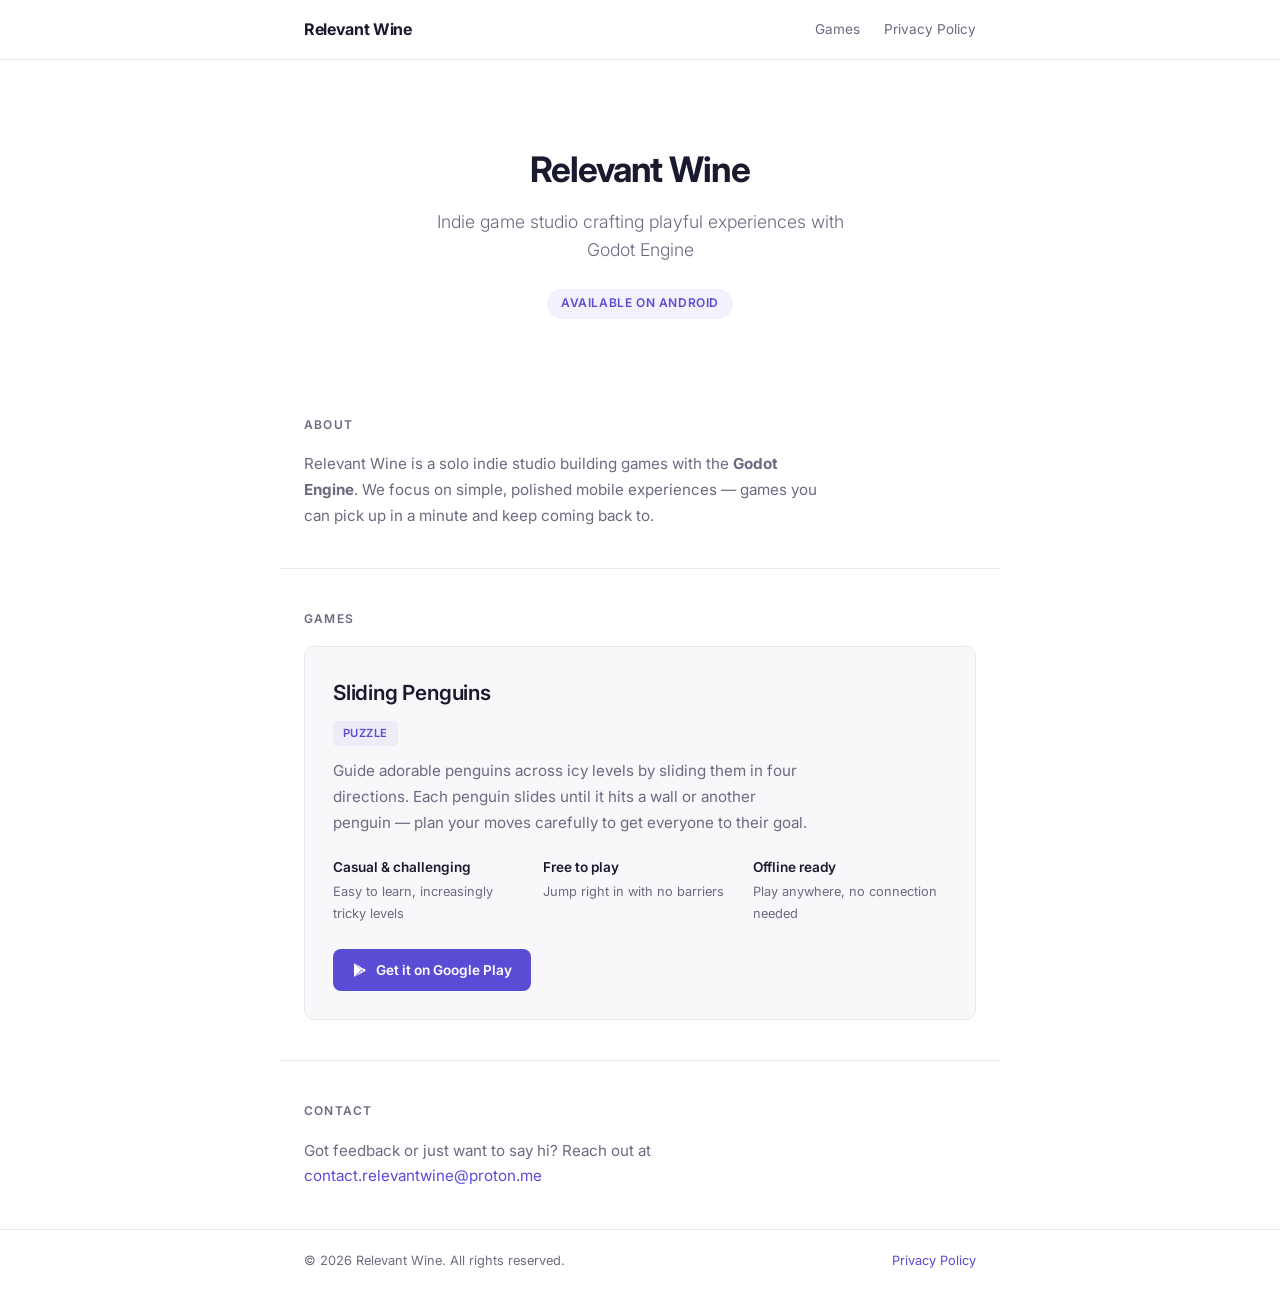
==== index.html @ 414e243a "First commit" ====
<!DOCTYPE html>
<html lang="en">
<head>
    <meta charset="UTF-8">
    <meta name="viewport" content="width=device-width, initial-scale=1.0">
    <title>Relevant Wine — Godot Game Developer</title>
    <link rel="preconnect" href="https://fonts.googleapis.com">
    <link rel="preconnect" href="https://fonts.gstatic.com" crossorigin>
    <link href="https://fonts.googleapis.com/css2?family=Inter:wght@300;400;600;700&display=swap" rel="stylesheet">
    <link rel="stylesheet" href="style.css">
</head>
<body>
    <nav>
        <div class="nav-inner">
            <a href="/" class="logo">Relevant Wine</a>
            <div class="nav-links">
                <a href="#games">Games</a>
                <a href="privacy-policy.html">Privacy Policy</a>
            </div>
        </div>
    </nav>

    <header class="hero">
        <h1 class="hero-title">Relevant Wine</h1>
        <p class="tagline">Indie game studio crafting playful experiences with Godot Engine</p>
        <div class="hero-badge">Available on Android</div>
    </header>

    <main>
        <section id="about" class="section">
            <h2>About</h2>
            <p class="section-text">Relevant Wine is a solo indie studio building games with the <strong>Godot Engine</strong>. We focus on simple, polished mobile experiences — games you can pick up in a minute and keep coming back to.</p>
        </section>

        <hr class="divider">

        <section id="games" class="section">
            <h2>Games</h2>
            <div class="game-card">
                <div class="game-info">
                    <h3>Sliding Penguins</h3>
                    <span class="game-tag">Puzzle</span>
                    <p>Guide adorable penguins across icy levels by sliding them in four directions. Each penguin slides until it hits a wall or another penguin — plan your moves carefully to get everyone to their goal.</p>
                    <div class="game-features">
                        <div class="feature">
                            <strong>Casual &amp; challenging</strong>
                            <span>Easy to learn, increasingly tricky levels</span>
                        </div>
                        <div class="feature">
                            <strong>Free to play</strong>
                            <span>Jump right in with no barriers</span>
                        </div>
                        <div class="feature">
                            <strong>Offline ready</strong>
                            <span>Play anywhere, no connection needed</span>
                        </div>
                    </div>
                    <a href="https://play.google.com/store/apps/details?id=org.relevantwine.slidingpenguins" class="btn" target="_blank" rel="noopener">
                        <svg class="play-icon" viewBox="0 0 24 24" fill="currentColor" width="20" height="20"><path d="M3.609 1.814L13.792 12 3.61 22.186a.996.996 0 0 1-.61-.92V2.734a1 1 0 0 1 .609-.92zm10.89 10.893l2.302 2.302-10.937 6.333 8.635-8.635zm3.199-3.199l2.302 2.302a1 1 0 0 1 0 1.38l-2.302 2.302L15.396 12l2.302-2.492zM5.864 2.658L16.8 9.99l-2.302 2.302L5.864 2.658z"/></svg>
                        Get it on Google Play
                    </a>
                </div>
            </div>
        </section>

        <hr class="divider">

        <section id="contact" class="section">
            <h2>Contact</h2>
            <p class="section-text">Got feedback or just want to say hi? Reach out at <a href="mailto:contact.relevantwine@proton.me">contact.relevantwine@proton.me</a></p>
        </section>
    </main>

    <footer>
        <div class="footer-inner">
            <p>&copy; 2026 Relevant Wine. All rights reserved.</p>
            <a href="privacy-policy.html">Privacy Policy</a>
        </div>
    </footer>
</body>
</html>
---- style.css ----
/* === Reset & Base === */
*, *::before, *::after {
    margin: 0;
    padding: 0;
    box-sizing: border-box;
}

:root {
    --bg: #ffffff;
    --surface: #f8f8fa;
    --border: #e8e8ec;
    --text: #1a1a2e;
    --text-muted: #6b6b80;
    --accent: #5a4cd4;
    --accent-soft: #5a4cd412;
    --radius: 10px;
}

html {
    scroll-behavior: smooth;
}

body {
    font-family: 'Inter', system-ui, -apple-system, sans-serif;
    background: var(--bg);
    color: var(--text);
    line-height: 1.7;
    min-height: 100vh;
    display: flex;
    flex-direction: column;
}

a {
    color: var(--accent);
    text-decoration: none;
    transition: opacity 0.2s;
}

a:hover {
    opacity: 0.7;
}

/* === Nav === */
nav {
    position: sticky;
    top: 0;
    z-index: 100;
    background: rgba(255, 255, 255, 0.9);
    border-bottom: 1px solid var(--border);
    backdrop-filter: blur(12px);
    -webkit-backdrop-filter: blur(12px);
}

.nav-inner {
    max-width: 720px;
    margin: 0 auto;
    padding: 1rem 1.5rem;
    display: flex;
    justify-content: space-between;
    align-items: center;
}

.logo {
    font-weight: 700;
    font-size: 1rem;
    color: var(--text);
    letter-spacing: -0.02em;
}

.nav-links {
    display: flex;
    gap: 1.5rem;
}

.nav-links a {
    color: var(--text-muted);
    font-size: 0.85rem;
    font-weight: 400;
}

.nav-links a:hover,
.nav-links a.active {
    color: var(--text);
}

/* === Hero === */
.hero {
    max-width: 720px;
    margin: 0 auto;
    padding: 5rem 1.5rem 3.5rem;
    text-align: center;
}

.hero-title {
    font-size: 2.2rem;
    font-weight: 700;
    letter-spacing: -0.03em;
    margin-bottom: 0.5rem;
}

.tagline {
    font-size: 1.1rem;
    font-weight: 300;
    color: var(--text-muted);
    max-width: 440px;
    margin: 0 auto 1.5rem;
    line-height: 1.6;
}

.hero-badge {
    display: inline-block;
    padding: 0.3rem 0.9rem;
    border-radius: 100px;
    background: var(--accent-soft);
    color: var(--accent);
    font-size: 0.75rem;
    font-weight: 600;
    letter-spacing: 0.05em;
    text-transform: uppercase;
}

/* === Divider === */
.divider {
    max-width: 720px;
    margin: 0 auto;
    border: none;
    border-top: 1px solid var(--border);
}

/* === Sections === */
.section {
    max-width: 720px;
    margin: 0 auto;
    padding: 2.5rem 1.5rem;
}

.section h2 {
    font-size: 0.75rem;
    font-weight: 600;
    text-transform: uppercase;
    letter-spacing: 0.1em;
    color: var(--text-muted);
    margin-bottom: 1rem;
}

.section-text {
    color: var(--text-muted);
    font-size: 0.95rem;
    max-width: 520px;
    line-height: 1.7;
}

/* === Game Card === */
.game-card {
    background: var(--surface);
    border: 1px solid var(--border);
    border-radius: var(--radius);
    padding: 1.75rem;
    transition: border-color 0.3s;
}

.game-card:hover {
    border-color: var(--accent);
}

.game-info h3 {
    font-size: 1.3rem;
    font-weight: 600;
    margin-bottom: 0.5rem;
    letter-spacing: -0.01em;
}

.game-tag {
    display: inline-block;
    padding: 0.2rem 0.6rem;
    border-radius: 4px;
    background: var(--accent-soft);
    color: var(--accent);
    font-size: 0.7rem;
    font-weight: 600;
    text-transform: uppercase;
    letter-spacing: 0.05em;
    margin-bottom: 0.75rem;
}

.game-info p {
    color: var(--text-muted);
    font-size: 0.95rem;
    margin-bottom: 1.25rem;
    max-width: 480px;
}

.game-features {
    display: grid;
    grid-template-columns: repeat(3, 1fr);
    gap: 1rem;
    margin-bottom: 1.5rem;
}

.feature {
    display: flex;
    flex-direction: column;
    gap: 0.15rem;
}

.feature strong {
    font-size: 0.85rem;
    font-weight: 600;
    color: var(--text);
}

.feature span {
    font-size: 0.8rem;
    color: var(--text-muted);
}

.btn {
    display: inline-flex;
    align-items: center;
    gap: 0.5rem;
    padding: 0.6rem 1.2rem;
    background: var(--accent);
    color: #fff;
    border-radius: 8px;
    font-weight: 600;
    font-size: 0.85rem;
    transition: transform 0.2s, box-shadow 0.2s;
}

.btn:hover {
    opacity: 1;
    transform: translateY(-1px);
    box-shadow: 0 4px 16px rgba(90, 76, 212, 0.2);
}

.play-icon {
    width: 16px;
    height: 16px;
}

/* === Footer === */
footer {
    margin-top: auto;
    border-top: 1px solid var(--border);
}

.footer-inner {
    max-width: 720px;
    margin: 0 auto;
    padding: 1.25rem 1.5rem;
    display: flex;
    justify-content: space-between;
    align-items: center;
    font-size: 0.8rem;
    color: var(--text-muted);
}

/* === Privacy Policy === */
.policy {
    max-width: 720px;
    margin: 0 auto;
    padding: 3.5rem 1.5rem 5rem;
}

.policy h1 {
    font-size: 1.75rem;
    font-weight: 700;
    letter-spacing: -0.02em;
    margin-bottom: 0.35rem;
}

.last-updated {
    color: var(--text-muted);
    font-size: 0.8rem;
    margin-bottom: 2.5rem;
}

.policy section {
    margin-bottom: 2rem;
}

.policy h2 {
    font-size: 1rem;
    font-weight: 600;
    margin-bottom: 0.5rem;
    color: var(--text);
}

.policy p {
    color: var(--text-muted);
    font-size: 0.95rem;
    margin-bottom: 0.6rem;
}

.policy ul {
    list-style: none;
    padding: 0;
}

.policy ul li {
    color: var(--text-muted);
    font-size: 0.95rem;
    padding: 0.25rem 0 0.25rem 1rem;
    position: relative;
}

.policy ul li::before {
    content: '';
    position: absolute;
    left: 0;
    top: 0.75rem;
    width: 5px;
    height: 5px;
    border-radius: 50%;
    background: var(--accent);
}

/* === Responsive === */
@media (max-width: 600px) {
    .hero {
        padding: 3.5rem 1.5rem 2.5rem;
    }

    .tagline {
        font-size: 1.1rem;
    }

    .footer-inner {
        flex-direction: column;
        gap: 0.5rem;
        text-align: center;
    }

    .game-features {
        grid-template-columns: 1fr;
    }
}
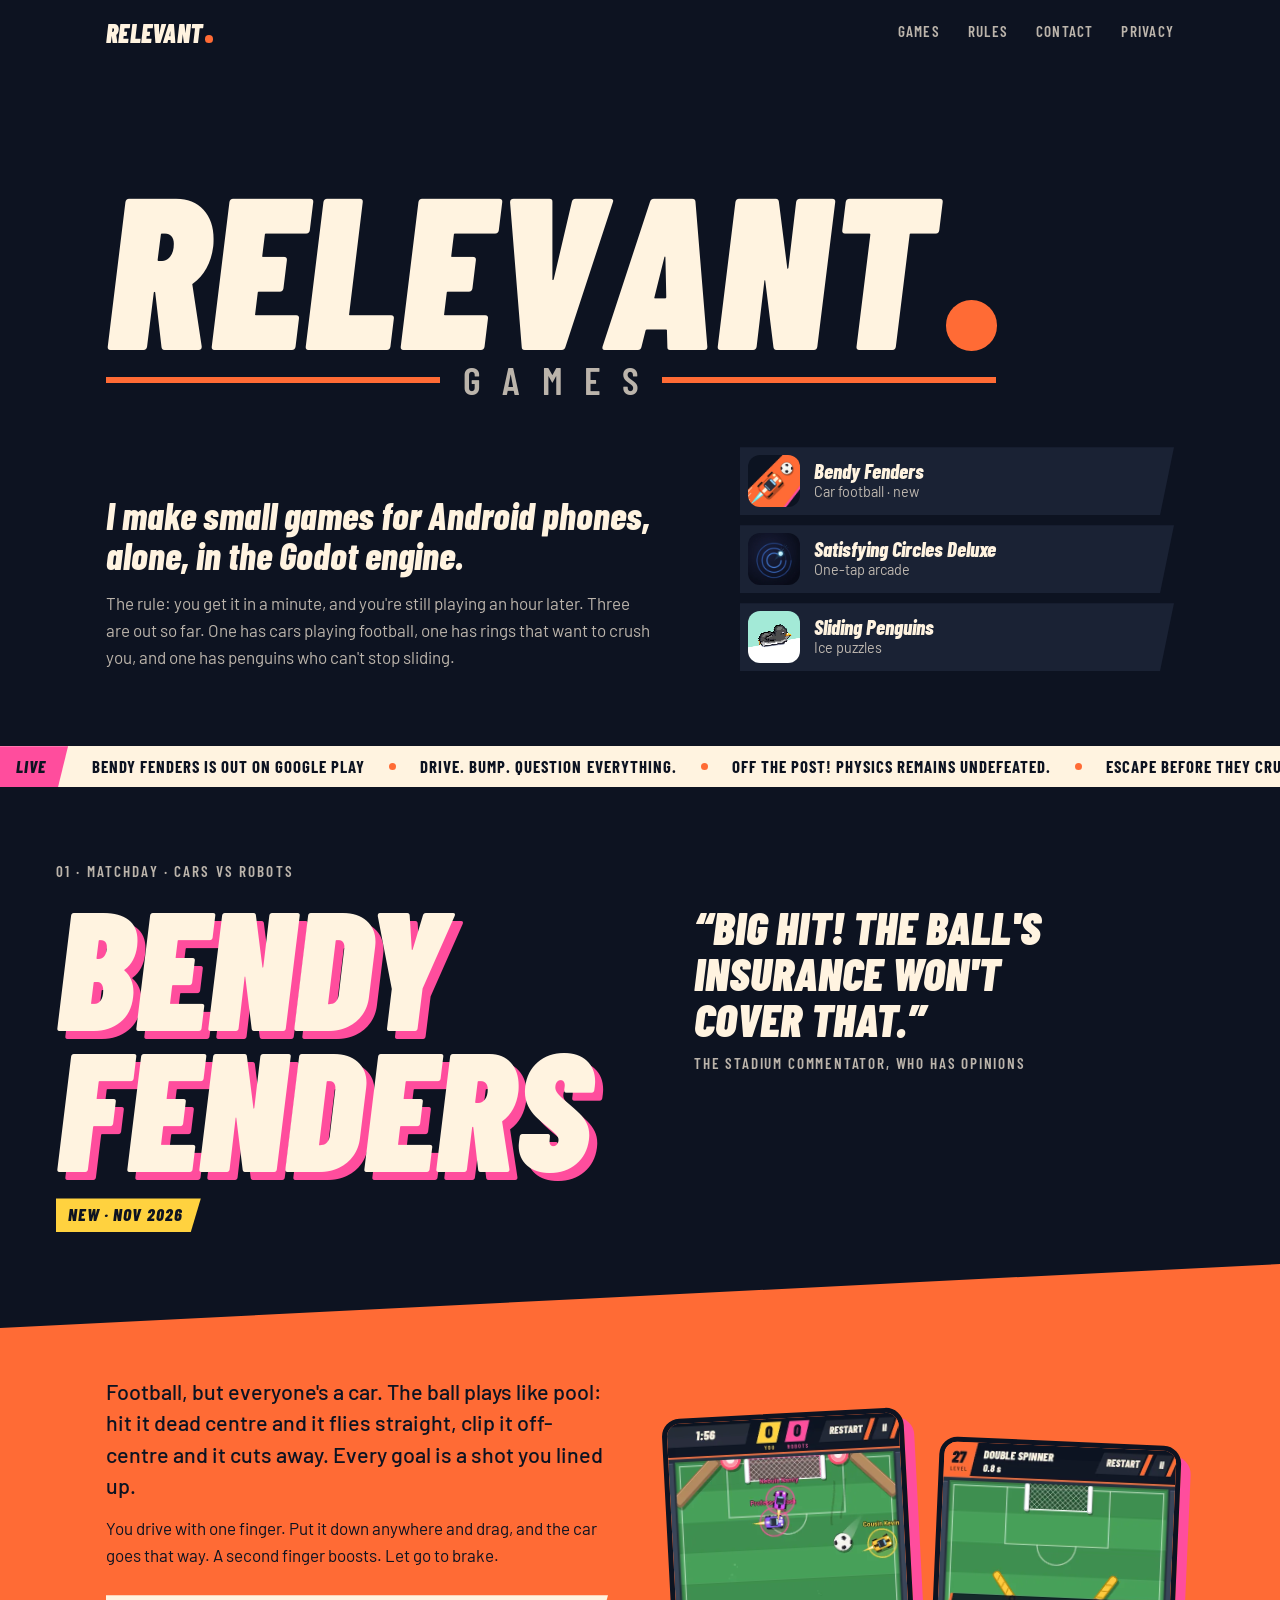
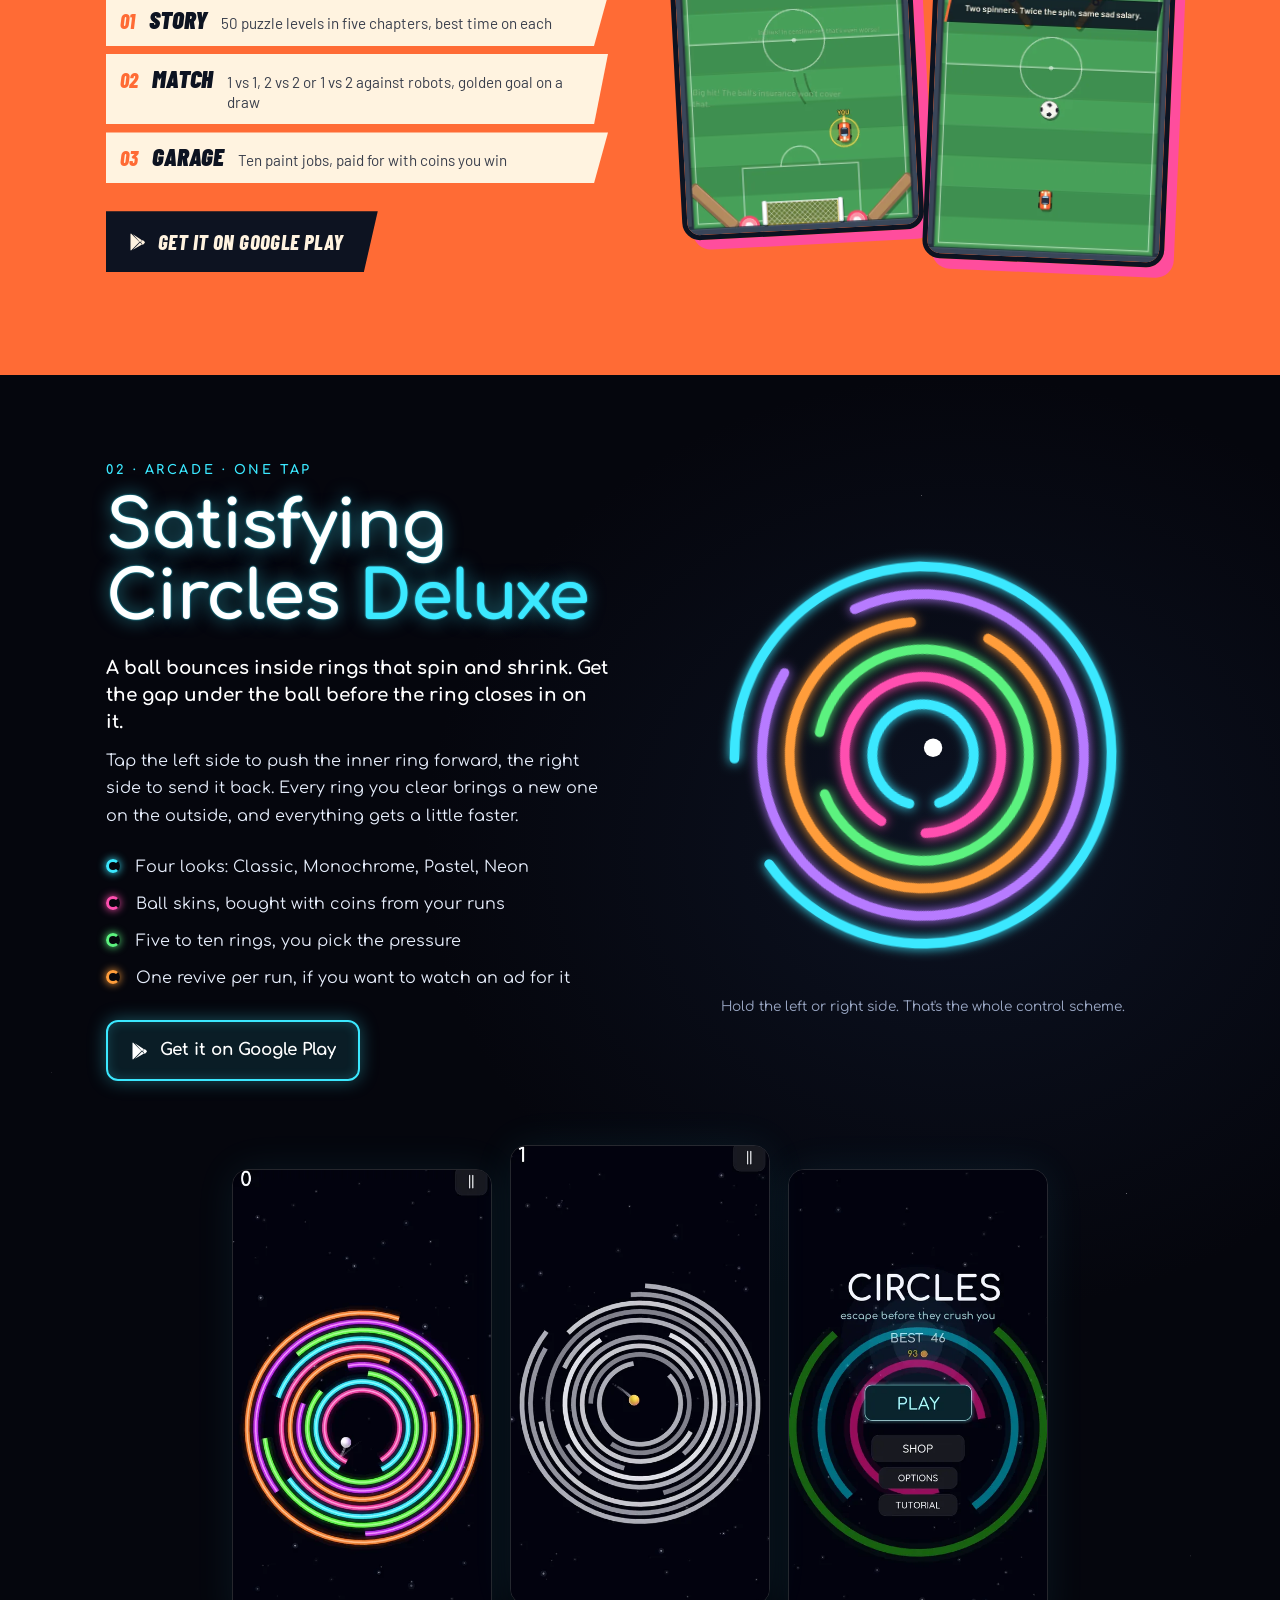
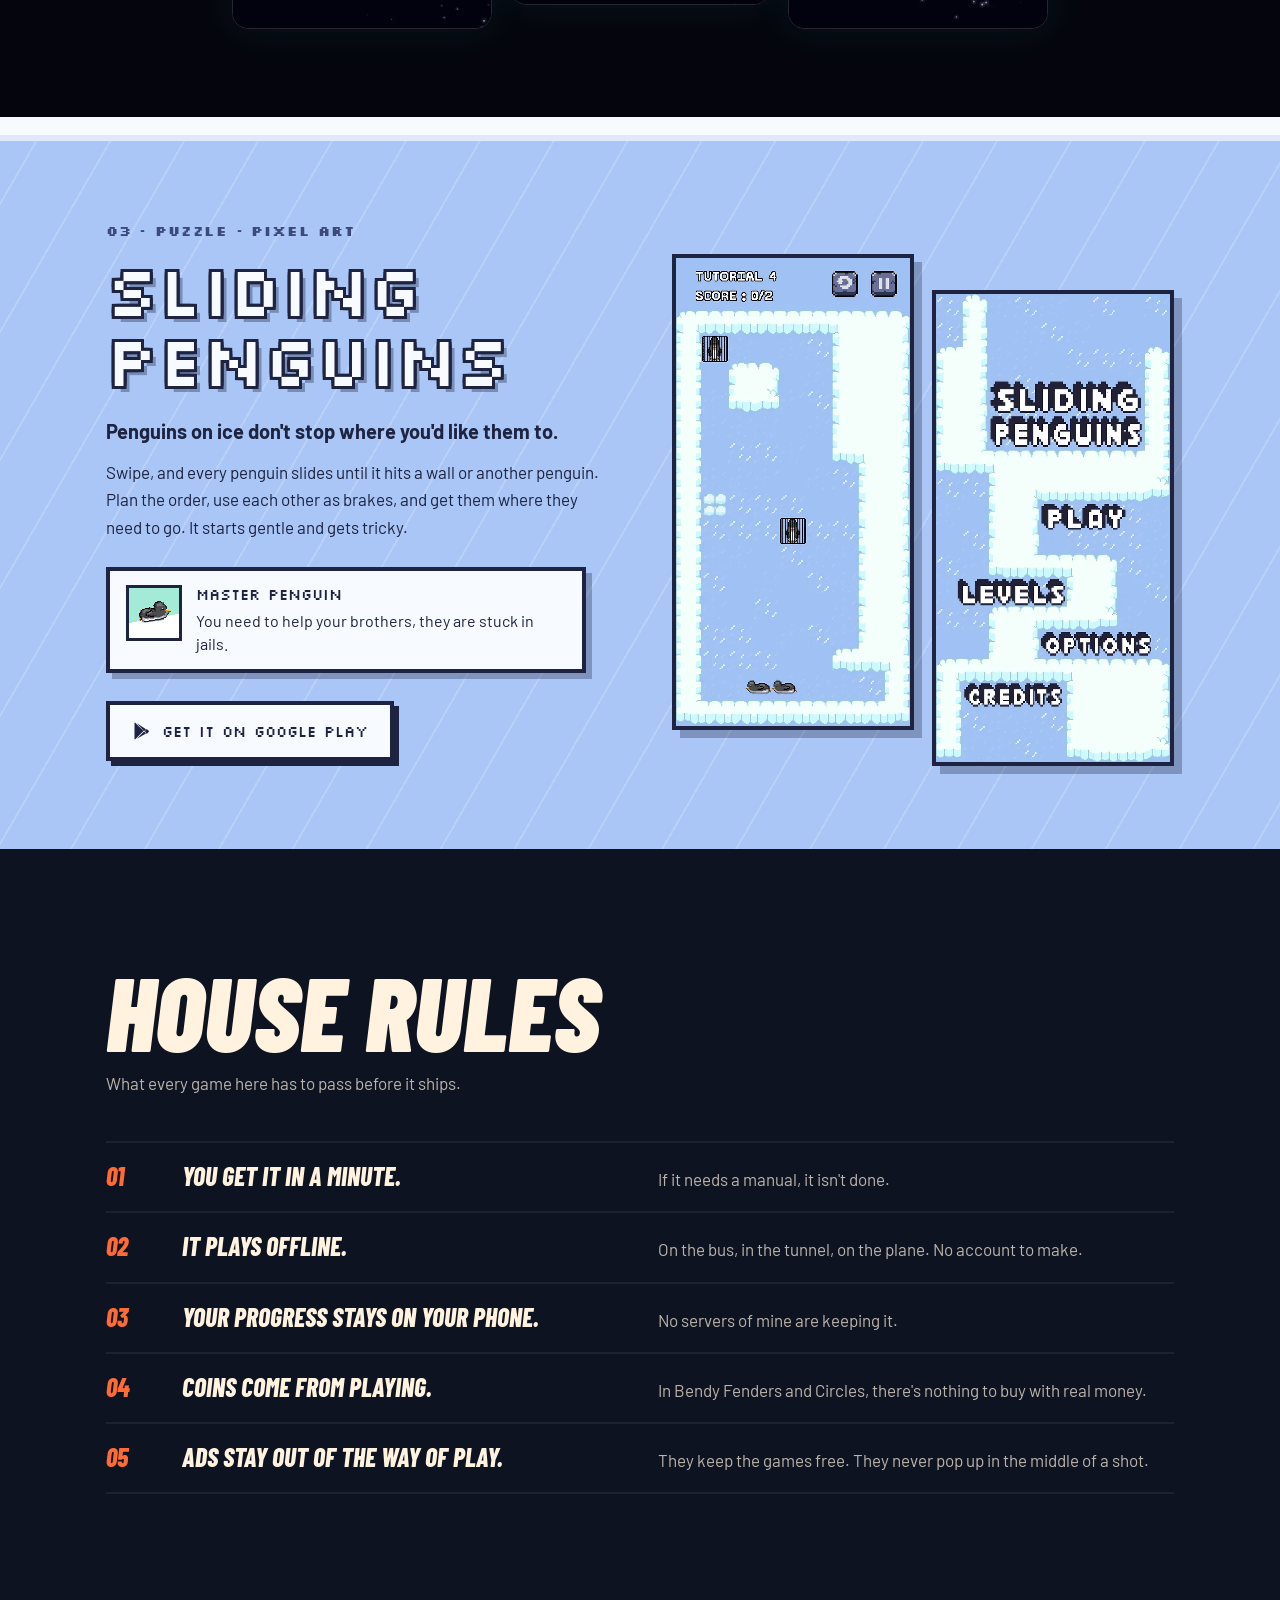
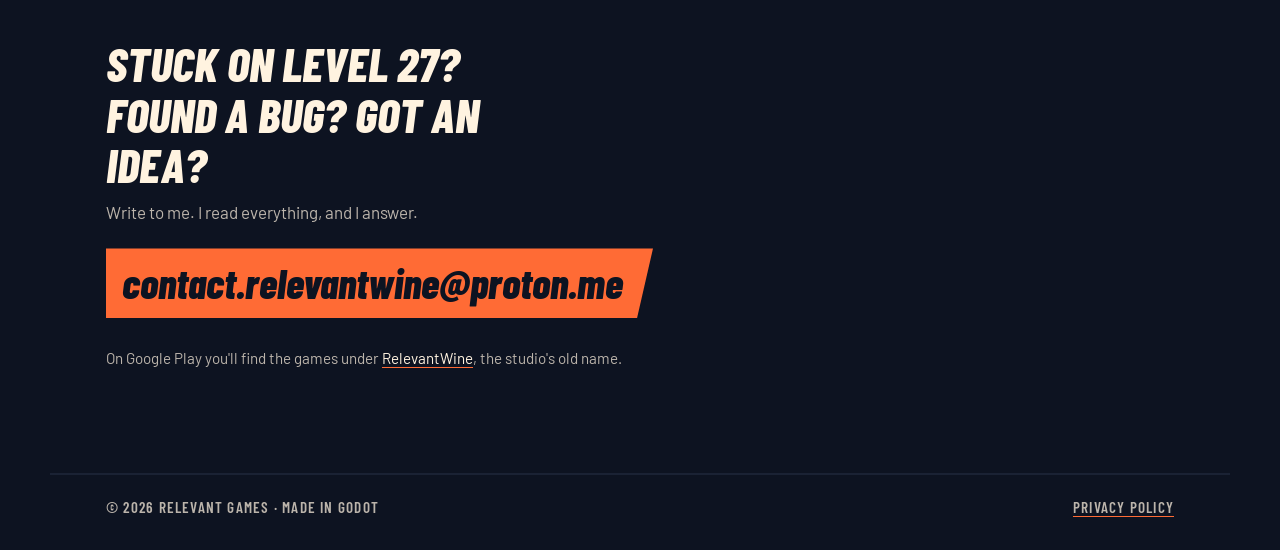
==== commit e09b8320: "Redesign the site as Relevant Games; add Bendy Fenders and Satisfying Circles Deluxe - Studio look f" ====
--- a/index.html
+++ b/index.html
@@ -3,79 +3,203 @@
 <head>
     <meta charset="UTF-8">
     <meta name="viewport" content="width=device-width, initial-scale=1.0">
-    <title>Relevant Wine — Godot Game Developer</title>
+    <title>Relevant Games</title>
+    <meta name="description" content="Small Android games made by one person in Godot: Bendy Fenders, Satisfying Circles Deluxe and Sliding Penguins.">
+    <meta name="theme-color" content="#0d1321">
+    <meta property="og:type" content="website">
+    <meta property="og:url" content="https://relevantgames.fr/">
+    <meta property="og:title" content="Relevant Games">
+    <meta property="og:description" content="Small Android games made by one person in Godot. Football with cars, rings that crush you, penguins that won't stop sliding.">
+    <meta property="og:image" content="https://relevantgames.fr/img/og.png">
+    <meta name="twitter:card" content="summary_large_image">
+    <link rel="icon" href="data:image/svg+xml,%3Csvg xmlns='http://www.w3.org/2000/svg' viewBox='0 0 32 32'%3E%3Crect width='32' height='32' rx='7' fill='%230d1321'/%3E%3Ccircle cx='16' cy='16' r='8' fill='%23ff6b35'/%3E%3C/svg%3E">
     <link rel="preconnect" href="https://fonts.googleapis.com">
     <link rel="preconnect" href="https://fonts.gstatic.com" crossorigin>
-    <link href="https://fonts.googleapis.com/css2?family=Inter:wght@300;400;600;700&display=swap" rel="stylesheet">
+    <link href="https://fonts.googleapis.com/css2?family=Barlow:ital,wght@0,400;0,500;0,600;0,700;1,500&family=Barlow+Condensed:ital,wght@0,600;0,700;1,800;1,900&family=Comfortaa:wght@500;700&family=Silkscreen&display=swap" rel="stylesheet">
     <link rel="stylesheet" href="style.css">
 </head>
-<body>
-    <nav>
-        <div class="nav-inner">
-            <a href="/" class="logo">Relevant Wine</a>
-            <div class="nav-links">
-                <a href="#games">Games</a>
-                <a href="privacy-policy.html">Privacy Policy</a>
+<body class="home">
+    <a class="skip" href="#games">Skip to the games</a>
+
+    <header class="bar">
+        <a href="/" class="bar-mark" aria-label="Relevant Games, home">RELEVANT<i></i></a>
+        <nav class="bar-links" aria-label="Main">
+            <a href="#games">Games</a>
+            <a href="#rules">Rules</a>
+            <a href="#contact">Contact</a>
+            <a href="privacy-policy.html">Privacy</a>
+        </nav>
+    </header>
+
+    <main>
+        <section class="mast">
+            <h1 class="logo" aria-label="Relevant Games">
+                <span class="logo-word" aria-hidden="true"><span style="--i:7">R</span><span style="--i:6">E</span><span style="--i:5">L</span><span style="--i:4">E</span><span style="--i:3">V</span><span style="--i:2">A</span><span style="--i:1">N</span><span style="--i:0">T</span><b class="logo-ball"></b></span>
+                <span class="logo-sub" aria-hidden="true"><span>Games</span></span>
+            </h1>
+
+            <div class="mast-text">
+                <p class="mast-lede">I make small games for Android phones, alone, in the Godot engine.</p>
+                <p>The rule: you get it in a minute, and you're still playing an hour later. Three are out so far. One has cars playing football, one has rings that want to crush you, and one has penguins who can't stop sliding.</p>
+            </div>
+
+            <ol class="shelf" aria-label="The games">
+                <li><a href="#bendy-fenders"><img src="img/icon-bendy.webp" alt="" width="64" height="64"><span><b>Bendy Fenders</b>Car football · new</span></a></li>
+                <li><a href="#satisfying-circles"><img src="img/icon-circles.webp" alt="" width="64" height="64"><span><b>Satisfying Circles Deluxe</b>One-tap arcade</span></a></li>
+                <li><a href="#sliding-penguins"><img src="img/icon-penguins.webp" alt="" width="64" height="64" class="pixel"><span><b>Sliding Penguins</b>Ice puzzles</span></a></li>
+            </ol>
+        </section>
+
+        <div class="ticker" aria-hidden="true">
+            <span class="ticker-tag">Live</span>
+            <div class="ticker-track">
+                <p>Bendy Fenders is out on Google Play <i></i> Drive. Bump. Question everything. <i></i> Off the post! Physics remains undefeated. <i></i> Escape before they crush you <i></i> The penguins are still stuck in jail <i></i> Two spinners. Twice the spin, same sad salary. <i></i></p>
+                <p>Bendy Fenders is out on Google Play <i></i> Drive. Bump. Question everything. <i></i> Off the post! Physics remains undefeated. <i></i> Escape before they crush you <i></i> The penguins are still stuck in jail <i></i> Two spinners. Twice the spin, same sad salary. <i></i></p>
             </div>
         </div>
-    </nav>
-
-    <header class="hero">
-        <h1 class="hero-title">Relevant Wine</h1>
-        <p class="tagline">Indie game studio crafting playful experiences with Godot Engine</p>
-        <div class="hero-badge">Available on Android</div>
-    </header>
-
-    <main>
-        <section id="about" class="section">
-            <h2>About</h2>
-            <p class="section-text">Relevant Wine is a solo indie studio building games with the <strong>Godot Engine</strong>. We focus on simple, polished mobile experiences — games you can pick up in a minute and keep coming back to.</p>
-        </section>
-
-        <hr class="divider">
-
-        <section id="games" class="section">
-            <h2>Games</h2>
-            <div class="game-card">
-                <div class="game-info">
-                    <h3>Sliding Penguins</h3>
-                    <span class="game-tag">Puzzle</span>
-                    <p>Guide adorable penguins across icy levels by sliding them in four directions. Each penguin slides until it hits a wall or another penguin — plan your moves carefully to get everyone to their goal.</p>
-                    <div class="game-features">
-                        <div class="feature">
-                            <strong>Casual &amp; challenging</strong>
-                            <span>Easy to learn, increasingly tricky levels</span>
-                        </div>
-                        <div class="feature">
-                            <strong>Free to play</strong>
-                            <span>Jump right in with no barriers</span>
-                        </div>
-                        <div class="feature">
-                            <strong>Offline ready</strong>
-                            <span>Play anywhere, no connection needed</span>
+
+        <div id="games">
+
+        <!-- ============ BENDY FENDERS ============ -->
+        <section id="bendy-fenders" class="game bendy" aria-labelledby="bendy-title">
+            <div class="bendy-slab">
+                <div class="bendy-slab-inner">
+                    <p class="kicker">01 &middot; Matchday &middot; Cars vs robots</p>
+                    <h2 id="bendy-title" class="bendy-title">Bendy<br>Fenders</h2>
+                    <p class="bendy-new">New &middot; Nov 2026</p>
+                </div>
+            </div>
+
+            <div class="game-body">
+                <div class="game-copy">
+                    <p class="pitch">Football, but everyone's a car. The ball plays like pool: hit it dead centre and it flies straight, clip it off-centre and it cuts away. Every goal is a shot you lined up.</p>
+                    <p>You drive with one finger. Put it down anywhere and drag, and the car goes that way. A second finger boosts. Let go to brake.</p>
+
+                    <ul class="league">
+                        <li><span class="league-n">01</span><b>Story</b><span>50 puzzle levels in five chapters, best time on each</span></li>
+                        <li><span class="league-n">02</span><b>Match</b><span>1&nbsp;vs&nbsp;1, 2&nbsp;vs&nbsp;2 or 1&nbsp;vs&nbsp;2 against robots, golden goal on a draw</span></li>
+                        <li><span class="league-n">03</span><b>Garage</b><span>Ten paint jobs, paid for with coins you win</span></li>
+                    </ul>
+
+                    <a class="play-btn bendy-btn" href="https://play.google.com/store/apps/details?id=com.relevantwine.bendyfenders" target="_blank" rel="noopener">
+                        <svg viewBox="0 0 24 24" aria-hidden="true"><path d="M3.609 1.814L13.792 12 3.61 22.186a.996.996 0 0 1-.61-.92V2.734a1 1 0 0 1 .609-.92zm10.89 10.893l2.302 2.302-10.937 6.333 8.635-8.635zm3.199-3.199l2.302 2.302a1 1 0 0 1 0 1.38l-2.302 2.302L15.396 12l2.302-2.492zM5.864 2.658L16.8 9.99l-2.302 2.302L5.864 2.658z"/></svg>
+                        <span>Get it on Google Play</span>
+                    </a>
+                </div>
+
+                <div class="shots bendy-shots">
+                    <figure><img src="img/bendy-match.webp" alt="A 2 vs 2 match: the player's orange car and a yellow partner against two purple robot cars on a green pitch" width="480" height="853" loading="lazy"></figure>
+                    <figure><img src="img/bendy-level27.webp" alt="Level 27, Double Spinner, with the hint: Two spinners. Twice the spin, same sad salary." width="480" height="853" loading="lazy"></figure>
+                </div>
+            </div>
+
+            <blockquote class="commentary">
+                <p>&ldquo;Big hit! The ball's insurance won't cover that.&rdquo;</p>
+                <cite>The stadium commentator, who has opinions</cite>
+            </blockquote>
+        </section>
+
+        <!-- ============ SATISFYING CIRCLES DELUXE ============ -->
+        <section id="satisfying-circles" class="game circles" aria-labelledby="circles-title">
+            <div class="game-body">
+                <div class="game-copy">
+                    <p class="kicker">02 &middot; Arcade &middot; One tap</p>
+                    <h2 id="circles-title" class="circles-title">Satisfying Circles <span>Deluxe</span></h2>
+                    <p class="pitch">A ball bounces inside rings that spin and shrink. Get the gap under the ball before the ring closes in on it.</p>
+                    <p>Tap the left side to push the inner ring forward, the right side to send it back. Every ring you clear brings a new one on the outside, and everything gets a little faster.</p>
+
+                    <ul class="glow-list">
+                        <li>Four looks: Classic, Monochrome, Pastel, Neon</li>
+                        <li>Ball skins, bought with coins from your runs</li>
+                        <li>Five to ten rings, you pick the pressure</li>
+                        <li>One revive per run, if you want to watch an ad for it</li>
+                    </ul>
+
+                    <a class="play-btn circles-btn" href="https://play.google.com/store/apps/details?id=com.relevantwine.satisfyingcirclesdeluxe" target="_blank" rel="noopener">
+                        <svg viewBox="0 0 24 24" aria-hidden="true"><path d="M3.609 1.814L13.792 12 3.61 22.186a.996.996 0 0 1-.61-.92V2.734a1 1 0 0 1 .609-.92zm10.89 10.893l2.302 2.302-10.937 6.333 8.635-8.635zm3.199-3.199l2.302 2.302a1 1 0 0 1 0 1.38l-2.302 2.302L15.396 12l2.302-2.492zM5.864 2.658L16.8 9.99l-2.302 2.302L5.864 2.658z"/></svg>
+                        <span>Get it on Google Play</span>
+                    </a>
+                </div>
+
+                <figure class="toy">
+                    <div class="toy-stage">
+                        <svg class="toy-svg" viewBox="-100 -100 200 200" role="img" aria-label="Spinning rings, each with a gap, around a small ball">
+                            <g id="toy-rings"></g>
+                            <circle id="toy-ball" r="4" cx="0" cy="0" fill="#fff"/>
+                        </svg>
+                        <button type="button" class="toy-half toy-left" data-dir="1" aria-label="Hold to spin the inner ring forward"></button>
+                        <button type="button" class="toy-half toy-right" data-dir="-1" aria-label="Hold to spin the inner ring backward"></button>
+                    </div>
+                    <figcaption>Hold the left or right side. That's the whole control scheme.</figcaption>
+                </figure>
+            </div>
+
+            <div class="shots circles-shots">
+                <figure><img src="img/circles-neon.webp" alt="Neon style: five glowing rings in orange, pink, green and cyan around the ball" width="480" height="853" loading="lazy"></figure>
+                <figure><img src="img/circles-mono.webp" alt="Monochrome style: grey rings with a small gold ball" width="480" height="853" loading="lazy"></figure>
+                <figure><img src="img/circles-menu.webp" alt="Title screen: CIRCLES, escape before they crush you, best score 46" width="480" height="853" loading="lazy"></figure>
+            </div>
+        </section>
+
+        <!-- ============ SLIDING PENGUINS ============ -->
+        <section id="sliding-penguins" class="game penguins" aria-labelledby="penguins-title">
+            <div class="game-body">
+                <div class="game-copy">
+                    <p class="kicker">03 &middot; Puzzle &middot; Pixel art</p>
+                    <h2 id="penguins-title" class="penguins-title">Sliding Penguins</h2>
+                    <p class="pitch">Penguins on ice don't stop where you'd like them to.</p>
+                    <p>Swipe, and every penguin slides until it hits a wall or another penguin. Plan the order, use each other as brakes, and get them where they need to go. It starts gentle and gets tricky.</p>
+
+                    <div class="dialog">
+                        <img src="img/icon-penguins.webp" alt="" width="56" height="56" class="pixel">
+                        <div>
+                            <b>Master Penguin</b>
+                            <p>You need to help your brothers, they are stuck in jails.</p>
                         </div>
                     </div>
-                    <a href="https://play.google.com/store/apps/details?id=org.relevantwine.slidingpenguins" class="btn" target="_blank" rel="noopener">
-                        <svg class="play-icon" viewBox="0 0 24 24" fill="currentColor" width="20" height="20"><path d="M3.609 1.814L13.792 12 3.61 22.186a.996.996 0 0 1-.61-.92V2.734a1 1 0 0 1 .609-.92zm10.89 10.893l2.302 2.302-10.937 6.333 8.635-8.635zm3.199-3.199l2.302 2.302a1 1 0 0 1 0 1.38l-2.302 2.302L15.396 12l2.302-2.492zM5.864 2.658L16.8 9.99l-2.302 2.302L5.864 2.658z"/></svg>
-                        Get it on Google Play
+
+                    <a class="play-btn penguins-btn" href="https://play.google.com/store/apps/details?id=org.relevantwine.slidingpenguins" target="_blank" rel="noopener">
+                        <svg viewBox="0 0 24 24" aria-hidden="true"><path d="M3.609 1.814L13.792 12 3.61 22.186a.996.996 0 0 1-.61-.92V2.734a1 1 0 0 1 .609-.92zm10.89 10.893l2.302 2.302-10.937 6.333 8.635-8.635zm3.199-3.199l2.302 2.302a1 1 0 0 1 0 1.38l-2.302 2.302L15.396 12l2.302-2.492zM5.864 2.658L16.8 9.99l-2.302 2.302L5.864 2.658z"/></svg>
+                        <span>Get it on Google Play</span>
                     </a>
                 </div>
-            </div>
-        </section>
-
-        <hr class="divider">
-
-        <section id="contact" class="section">
-            <h2>Contact</h2>
-            <p class="section-text">Got feedback or just want to say hi? Reach out at <a href="mailto:contact.relevantwine@proton.me">contact.relevantwine@proton.me</a></p>
+
+                <div class="shots penguins-shots">
+                    <figure><img src="img/penguins-sliding.webp" alt="Tutorial 4: two penguins at the bottom of an icy level, a jailed penguin above" width="480" height="960" loading="lazy"></figure>
+                    <figure><img src="img/penguins-menu.webp" alt="Title screen in pixel letters: Sliding Penguins, Play, Levels, Options, Credits" width="480" height="960" loading="lazy"></figure>
+                </div>
+            </div>
+        </section>
+
+        </div>
+
+        <!-- ============ RULES ============ -->
+        <section id="rules" class="rules" aria-labelledby="rules-title">
+            <h2 id="rules-title">House rules</h2>
+            <p class="rules-intro">What every game here has to pass before it ships.</p>
+            <ol>
+                <li><b>You get it in a minute.</b> If it needs a manual, it isn't done.</li>
+                <li><b>It plays offline.</b> On the bus, in the tunnel, on the plane. No account to make.</li>
+                <li><b>Your progress stays on your phone.</b> No servers of mine are keeping it.</li>
+                <li><b>Coins come from playing.</b> In Bendy Fenders and Circles, there's nothing to buy with real money.</li>
+                <li><b>Ads stay out of the way of play.</b> They keep the games free. They never pop up in the middle of a shot.</li>
+            </ol>
+        </section>
+
+        <!-- ============ CONTACT ============ -->
+        <section id="contact" class="contact" aria-labelledby="contact-title">
+            <h2 id="contact-title">Stuck on level 27? Found a bug? Got an idea?</h2>
+            <p>Write to me. I read everything, and I answer.</p>
+            <a class="contact-mail" href="mailto:contact.relevantwine@proton.me">contact.relevantwine@proton.me</a>
+            <p class="contact-note">On Google Play you'll find the games under <a href="https://play.google.com/store/apps/dev?id=6706162466563044936" target="_blank" rel="noopener">RelevantWine</a>, the studio's old name.</p>
         </section>
     </main>
 
-    <footer>
-        <div class="footer-inner">
-            <p>&copy; 2026 Relevant Wine. All rights reserved.</p>
-            <a href="privacy-policy.html">Privacy Policy</a>
-        </div>
+    <footer class="foot">
+        <p>&copy; 2026 Relevant Games &middot; Made in Godot</p>
+        <a href="privacy-policy.html">Privacy policy</a>
     </footer>
+
+    <script src="circles.js" defer></script>
 </body>
 </html>
--- a/style.css
+++ b/style.css
@@ -1,337 +1,513 @@
-/* === Reset & Base === */
-*, *::before, *::after {
-    margin: 0;
-    padding: 0;
-    box-sizing: border-box;
-}
+/* Relevant Games
+   Palette and type come from the studio logo (the same values the games use):
+   ink #0d1321, cream #fff3e0, orange #ff6b35, pink #ff4d9d, gold #ffd23f,
+   Barlow + Barlow Condensed Black Italic. Each game section then switches to its own look. */
+
+*, *::before, *::after { box-sizing: border-box; margin: 0; padding: 0; }
 
 :root {
-    --bg: #ffffff;
-    --surface: #f8f8fa;
-    --border: #e8e8ec;
-    --text: #1a1a2e;
-    --text-muted: #6b6b80;
-    --accent: #5a4cd4;
-    --accent-soft: #5a4cd412;
-    --radius: 10px;
-}
-
-html {
-    scroll-behavior: smooth;
-}
+    --ink: #0d1321;
+    --ink-soft: #1a2234;
+    --cream: #fff3e0;
+    --cream-soft: rgba(255, 243, 224, 0.72);
+    --orange: #ff6b35;
+    --pink: #ff4d9d;
+    --gold: #ffd23f;
+    --cond: 'Barlow Condensed', 'Arial Narrow', sans-serif;
+    --body: 'Barlow', system-ui, sans-serif;
+    --gutter: clamp(16px, 5vw, 56px);
+    --max: 1180px;
+}
+
+html { scroll-behavior: smooth; -webkit-text-size-adjust: 100%; }
 
 body {
-    font-family: 'Inter', system-ui, -apple-system, sans-serif;
-    background: var(--bg);
-    color: var(--text);
+    font-family: var(--body);
+    font-size: 1.0625rem;
+    line-height: 1.6;
+    background: var(--ink);
+    color: var(--cream);
+    overflow-x: hidden;
+}
+
+img { display: block; max-width: 100%; height: auto; }
+.pixel { image-rendering: pixelated; }
+
+a { color: inherit; }
+
+:focus-visible { outline: 3px solid var(--gold); outline-offset: 3px; }
+
+.skip {
+    position: absolute; left: 8px; top: -60px; z-index: 10;
+    background: var(--gold); color: var(--ink); padding: 8px 12px; font-weight: 700;
+}
+.skip:focus { top: 8px; }
+
+/* ---------- top bar ---------- */
+.bar {
+    display: flex; align-items: center; justify-content: space-between; gap: 16px;
+    max-width: var(--max); margin: 0 auto;
+    padding: 18px var(--gutter);
+}
+.bar-mark {
+    font: italic 900 1.6rem/1 var(--cond);
+    color: var(--cream); text-decoration: none; letter-spacing: 0.01em;
+    display: inline-flex; align-items: baseline; gap: 3px;
+}
+.bar-mark i {
+    width: 0.3em; height: 0.3em; border-radius: 50%;
+    background: var(--orange); display: inline-block;
+}
+.bar-links { display: flex; gap: clamp(12px, 3vw, 28px); }
+.bar-links a {
+    font: 600 0.95rem/1 var(--cond);
+    text-transform: uppercase; letter-spacing: 0.08em;
+    color: var(--cream-soft); text-decoration: none;
+    padding: 6px 0; border-bottom: 2px solid transparent;
+}
+.bar-links a:hover, .bar-links a[aria-current] { color: var(--cream); border-color: var(--orange); }
+@media (max-width: 420px) {
+    .bar { gap: 10px; }
+    .bar-mark { font-size: 1.35rem; }
+    .bar-links { gap: 10px; }
+    .bar-links a { font-size: 0.85rem; letter-spacing: 0.04em; }
+}
+
+/* ---------- masthead ---------- */
+.mast {
+    max-width: var(--max); margin: 0 auto;
+    padding: clamp(40px, 9vw, 110px) var(--gutter) clamp(36px, 6vw, 72px);
+    display: grid; gap: clamp(28px, 4vw, 48px);
+    grid-template-columns: minmax(0, 1fr);
+}
+
+/* The logo, built like the in-game splash: the orange ball drops in as the full stop,
+   the letters jump as the impact passes through them. */
+.logo {
+    display: inline-flex; flex-direction: column; align-items: stretch;
+    justify-self: start;
+    font: italic 900 clamp(4.2rem, 21vw, 13.5rem)/0.82 var(--cond);
+    letter-spacing: 0.005em;
+}
+.logo-word { display: inline-flex; align-items: baseline; white-space: nowrap; }
+.logo-word span {
+    display: inline-block;
+    animation: letter-jump 0.62s ease-out both;
+    animation-delay: calc(0.62s + var(--i) * 0.03s);
+}
+.logo-ball {
+    position: relative; display: inline-block;
+    width: 0.234em; height: 0.234em; margin-left: 0.055em;
+    border-radius: 50%; background: var(--orange);
+    transform-origin: 50% 100%;
+    animation: ball-drop 0.9s linear 0.2s both;
+}
+.logo-ball::after { /* impact ring */
+    content: ''; position: absolute; left: 50%; bottom: 0;
+    width: 0.234em; height: 0.234em; margin-left: -0.117em; margin-bottom: -0.117em;
+    border: 0.03em solid var(--orange); border-radius: 50%;
+    opacity: 0; transform: scale(1, 0.35);
+    animation: ring 0.36s ease-out 0.58s backwards;
+}
+.logo-sub {
+    display: flex; align-items: center; gap: 0.6em;
+    margin-top: 0.22em;
+    font: 600 clamp(0.95rem, 3.6vw, 2.4rem)/1 var(--cond);
+    font-style: normal; text-transform: uppercase;
+    letter-spacing: 0.55em; color: var(--cream-soft);
+}
+.logo-sub span { margin-right: -0.55em; } /* drops the trailing letter-spacing so the rules sit evenly */
+.logo-sub::before, .logo-sub::after {
+    content: ''; flex: 1; height: 0.14em; min-height: 3px; background: var(--orange);
+}
+
+@keyframes ball-drop {
+    0%   { transform: translateY(-120vh) scale(0.9, 1.15); animation-timing-function: cubic-bezier(.55, 0, 1, .45); }
+    42%  { transform: translateY(0) scale(1.35, 0.6); animation-timing-function: ease-out; }
+    47%  { transform: translateY(-0.2em) scale(1, 1); animation-timing-function: ease-out; }
+    61%  { transform: translateY(-0.48em); animation-timing-function: ease-in; }
+    79%  { transform: translateY(0) scale(1.15, 0.85); animation-timing-function: ease-out; }
+    89%  { transform: translateY(-0.11em) scale(1, 1); animation-timing-function: ease-in; }
+    100% { transform: translateY(0); }
+}
+@keyframes letter-jump {
+    0%   { transform: translateY(0); }
+    18%  { transform: translateY(-0.156em); }
+    38%  { transform: translateY(0); }
+    66%  { transform: translateY(-0.055em); }
+    82%, 100% { transform: translateY(0); }
+}
+@keyframes ring {
+    0%   { opacity: 0.8; transform: scale(1, 0.35); }
+    100% { opacity: 0; transform: scale(4.6, 1.6); }
+}
+
+.mast-text { max-width: 34rem; color: var(--cream-soft); }
+.mast-text p + p { margin-top: 0.8em; }
+.mast-lede {
+    font: italic 800 clamp(1.6rem, 4.4vw, 2.35rem)/1.08 var(--cond);
+    color: var(--cream);
+}
+
+.shelf { list-style: none; display: grid; gap: 10px; }
+.shelf a {
+    display: flex; align-items: center; gap: 14px;
+    text-decoration: none; padding: 8px 14px 8px 8px;
+    background: var(--ink-soft);
+    clip-path: polygon(0 0, 100% 0, calc(100% - 14px) 100%, 0 100%);
+    transition: background 0.15s, transform 0.15s;
+}
+.shelf a:hover { background: #253049; transform: translateX(4px); }
+.shelf img { width: 52px; height: 52px; border-radius: 12px; flex: none; }
+.shelf span { display: flex; flex-direction: column; font-size: 0.9rem; color: var(--cream-soft); line-height: 1.3; }
+.shelf b { font: italic 800 1.3rem/1.1 var(--cond); color: var(--cream); }
+
+@media (min-width: 900px) {
+    .mast { grid-template-columns: 1.35fr 1fr; align-items: end; }
+    .logo { grid-column: 1 / -1; }
+    .mast-text { grid-column: 1; }
+    .shelf { grid-column: 2; }
+}
+
+/* ---------- ticker (the "LIVE" strip from Bendy Fenders' title screen) ---------- */
+.ticker {
+    display: flex; align-items: stretch; overflow: hidden;
+    background: var(--cream); color: var(--ink);
+    font: 700 1.05rem/1 var(--cond); text-transform: uppercase; letter-spacing: 0.06em;
+    border-block: 3px solid var(--ink);
+}
+.ticker-tag {
+    flex: none; position: relative; z-index: 1;
+    background: var(--pink); color: var(--ink);
+    padding: 12px 22px 12px 16px;
+    font-style: italic; font-weight: 800;
+    clip-path: polygon(0 0, 100% 0, calc(100% - 10px) 100%, 0 100%);
+}
+.ticker-track { display: flex; width: max-content; animation: ticker 48s linear infinite; }
+.ticker-track p { padding: 12px 0 12px 24px; white-space: nowrap; display: flex; align-items: center; gap: 24px; }
+.ticker-track i { width: 7px; height: 7px; background: var(--orange); border-radius: 50%; display: inline-block; }
+@keyframes ticker { to { transform: translateX(-50%); } }
+
+/* ---------- shared game pieces ---------- */
+.game { position: relative; overflow: hidden; }
+.game-body {
+    max-width: var(--max); margin: 0 auto;
+    padding: clamp(40px, 7vw, 88px) var(--gutter);
+    display: grid; gap: clamp(32px, 5vw, 64px);
+    grid-template-columns: minmax(0, 1fr);
+}
+@media (min-width: 900px) {
+    .game-body { grid-template-columns: minmax(0, 1fr) minmax(0, 1fr); align-items: center; }
+}
+.game-copy > p + p { margin-top: 0.8em; }
+.kicker {
+    font: 600 0.95rem/1.2 var(--cond); text-transform: uppercase; letter-spacing: 0.14em;
+    margin-bottom: 14px;
+}
+.pitch { font-size: 1.25rem; line-height: 1.45; font-weight: 500; }
+
+.shots { display: flex; gap: clamp(10px, 2vw, 18px); justify-content: center; }
+.shots figure { flex: 1 1 0; max-width: 260px; min-width: 0; }
+.shots img { width: 100%; }
+
+.play-btn {
+    display: inline-flex; align-items: center; gap: 10px;
+    margin-top: 28px; padding: 14px 22px;
+    text-decoration: none; font-weight: 700; font-size: 1.05rem;
+    transition: transform 0.15s, filter 0.15s;
+}
+.play-btn svg { width: 20px; height: 20px; fill: currentColor; flex: none; }
+.play-btn:hover { transform: translateY(-2px); }
+
+/* ---------- Bendy Fenders: matchday TV graphics ---------- */
+.bendy { background: var(--orange); color: var(--ink); }
+.bendy-slab {
+    position: relative;
+    background: var(--ink); color: var(--cream);
+    padding: clamp(40px, 6vw, 72px) var(--gutter) clamp(56px, 8vw, 96px);
+    clip-path: polygon(0 0, 100% 0, 100% calc(100% - clamp(28px, 5vw, 64px)), 0 100%);
+}
+.bendy-slab-inner { max-width: var(--max); margin: 0 auto; }
+.bendy .kicker { color: var(--cream-soft); }
+.bendy-title {
+    font: italic 900 clamp(4rem, 15vw, 10.5rem)/0.84 var(--cond);
+    text-transform: uppercase; color: var(--cream);
+    text-shadow: 0.045em 0.045em 0 var(--pink);
+}
+.bendy-new {
+    display: block; width: fit-content; margin: 22px 0 0;
+    background: var(--gold); color: var(--ink);
+    font: italic 800 1.1rem/1 var(--cond); text-transform: uppercase; letter-spacing: 0.06em;
+    padding: 8px 18px 8px 12px;
+    clip-path: polygon(0 0, 100% 0, calc(100% - 10px) 100%, 0 100%);
+}
+.bendy .game-body { padding-top: clamp(24px, 4vw, 48px); }
+.bendy .pitch { font-size: 1.35rem; }
+
+.league { list-style: none; margin-top: 26px; display: grid; gap: 8px; }
+.league li {
+    display: grid; grid-template-columns: auto auto 1fr; align-items: baseline; gap: 4px 14px;
+    background: var(--cream); padding: 12px 22px 12px 14px;
+    clip-path: polygon(0 0, 100% 0, calc(100% - 14px) 100%, 0 100%);
+    line-height: 1.3;
+}
+.league-n { font: italic 800 1.3rem/1 var(--cond); color: var(--orange); }
+.league b { font: italic 900 1.55rem/1 var(--cond); text-transform: uppercase; }
+.league li > span:last-child { font-size: 0.95rem; color: #3a3f4c; }
+@media (max-width: 520px) {
+    .league li { grid-template-columns: auto 1fr; }
+    .league li > span:last-child { grid-column: 2; }
+}
+
+.bendy-btn {
+    background: var(--ink); color: var(--cream);
+    clip-path: polygon(0 0, 100% 0, calc(100% - 14px) 100%, 0 100%);
+    padding-right: 34px;
+    font-family: var(--cond); font-style: italic; font-weight: 800; font-size: 1.3rem;
+    text-transform: uppercase; letter-spacing: 0.02em;
+}
+.bendy-shots figure { transform: rotate(-3deg); }
+.bendy-shots figure:nth-child(2) { transform: rotate(2.5deg) translateY(28px); }
+.bendy-shots img { border: 5px solid var(--ink); border-radius: 18px; box-shadow: 10px 10px 0 var(--pink); }
+
+.commentary {
+    max-width: var(--max); margin: 0 auto;
+    padding: 0 var(--gutter) clamp(48px, 7vw, 88px);
+}
+.commentary p {
+    font: italic 900 clamp(1.8rem, 5.5vw, 3.6rem)/1 var(--cond); text-transform: uppercase;
+    max-width: 18ch;
+}
+@media (min-width: 1140px) {
+    /* on wide screens the quote sits in the ink slab, opposite the title */
+    .commentary {
+        position: absolute; top: clamp(40px, 6vw, 72px);
+        right: max(var(--gutter), calc((100% - var(--max)) / 2 + var(--gutter)));
+        width: min(42%, 30rem); padding: 0;
+        color: var(--cream);
+        margin-top: 2.6rem;
+    }
+    .commentary p { font-size: clamp(2rem, 3.6vw, 3.1rem); }
+    .commentary cite { color: var(--cream-soft); }
+    .bendy .game-body { padding-bottom: clamp(56px, 8vw, 104px); }
+}
+.commentary cite {
+    display: block; margin-top: 12px;
+    font: 600 0.95rem/1.2 var(--cond); font-style: normal; text-transform: uppercase; letter-spacing: 0.12em;
+}
+
+/* ---------- Satisfying Circles Deluxe: neon rings in space ---------- */
+.circles {
+    --cyan: #3be8ff; --neon-pink: #ff4fb0; --lime: #5cf27f; --amber: #ff9d3b;
+    background-color: #05060d;
+    background-image:
+        radial-gradient(1px 1px at 12% 18%, #fff8, transparent 60%),
+        radial-gradient(1px 1px at 72% 9%, #fff9, transparent 60%),
+        radial-gradient(1.5px 1.5px at 38% 74%, #fff7, transparent 60%),
+        radial-gradient(1px 1px at 88% 61%, #fff8, transparent 60%),
+        radial-gradient(1px 1px at 55% 33%, #fff5, transparent 60%),
+        radial-gradient(1.5px 1.5px at 22% 91%, #fff6, transparent 60%),
+        radial-gradient(1px 1px at 93% 88%, #fff7, transparent 60%),
+        radial-gradient(1px 1px at 4% 52%, #fff6, transparent 60%),
+        radial-gradient(60% 50% at 75% 35%, #1a2a4a55, transparent 70%);
+    color: #e7eefc;
+    font-family: 'Comfortaa', var(--body);
+    font-size: 1rem;
     line-height: 1.7;
-    min-height: 100vh;
-    display: flex;
-    flex-direction: column;
-}
-
-a {
-    color: var(--accent);
-    text-decoration: none;
-    transition: opacity 0.2s;
-}
-
-a:hover {
-    opacity: 0.7;
-}
-
-/* === Nav === */
-nav {
-    position: sticky;
-    top: 0;
-    z-index: 100;
-    background: rgba(255, 255, 255, 0.9);
-    border-bottom: 1px solid var(--border);
-    backdrop-filter: blur(12px);
-    -webkit-backdrop-filter: blur(12px);
-}
-
-.nav-inner {
-    max-width: 720px;
-    margin: 0 auto;
-    padding: 1rem 1.5rem;
-    display: flex;
-    justify-content: space-between;
-    align-items: center;
-}
-
-.logo {
-    font-weight: 700;
-    font-size: 1rem;
-    color: var(--text);
-    letter-spacing: -0.02em;
-}
-
-.nav-links {
-    display: flex;
-    gap: 1.5rem;
-}
-
-.nav-links a {
-    color: var(--text-muted);
-    font-size: 0.85rem;
-    font-weight: 400;
-}
-
-.nav-links a:hover,
-.nav-links a.active {
-    color: var(--text);
-}
-
-/* === Hero === */
-.hero {
-    max-width: 720px;
-    margin: 0 auto;
-    padding: 5rem 1.5rem 3.5rem;
-    text-align: center;
-}
-
-.hero-title {
-    font-size: 2.2rem;
-    font-weight: 700;
-    letter-spacing: -0.03em;
-    margin-bottom: 0.5rem;
-}
-
-.tagline {
-    font-size: 1.1rem;
-    font-weight: 300;
-    color: var(--text-muted);
-    max-width: 440px;
-    margin: 0 auto 1.5rem;
-    line-height: 1.6;
-}
-
-.hero-badge {
-    display: inline-block;
-    padding: 0.3rem 0.9rem;
-    border-radius: 100px;
-    background: var(--accent-soft);
-    color: var(--accent);
-    font-size: 0.75rem;
-    font-weight: 600;
-    letter-spacing: 0.05em;
+}
+.circles .kicker { font-family: 'Comfortaa', var(--body); font-weight: 700; font-size: 0.8rem; color: var(--cyan); letter-spacing: 0.2em; }
+.circles-title {
+    font: 700 clamp(2.4rem, 7vw, 4.2rem)/1.05 'Comfortaa', var(--body);
+    letter-spacing: -0.01em; color: #fff;
+    text-shadow: 0 0 18px rgba(59, 232, 255, 0.55), 0 0 2px rgba(59, 232, 255, 0.9);
+    margin-bottom: 22px;
+}
+.circles-title span { color: var(--cyan); }
+.circles .pitch { font-size: 1.15rem; font-weight: 700; color: #fff; }
+
+.glow-list { list-style: none; margin-top: 24px; display: grid; gap: 10px; }
+.glow-list li { position: relative; padding-left: 30px; }
+.glow-list li::before {
+    content: ''; position: absolute; left: 0; top: 0.32em;
+    width: 14px; height: 14px; border-radius: 50%;
+    border: 3px solid var(--c, var(--cyan));
+    border-right-color: transparent;
+    box-shadow: 0 0 8px var(--c, var(--cyan));
+}
+.glow-list li:nth-child(2) { --c: var(--neon-pink); }
+.glow-list li:nth-child(3) { --c: var(--lime); }
+.glow-list li:nth-child(4) { --c: var(--amber); }
+
+.circles-btn {
+    border: 2px solid var(--cyan); border-radius: 12px; color: #fff;
+    background: rgba(59, 232, 255, 0.1);
+    box-shadow: 0 0 18px rgba(59, 232, 255, 0.35), inset 0 0 12px rgba(59, 232, 255, 0.2);
+    font-family: 'Comfortaa', var(--body);
+}
+.circles-btn:hover { box-shadow: 0 0 28px rgba(59, 232, 255, 0.6), inset 0 0 16px rgba(59, 232, 255, 0.3); }
+
+.toy { margin: 0 auto; width: min(100%, 460px); }
+.toy-stage { position: relative; aspect-ratio: 1; touch-action: pan-y; }
+.toy-svg { width: 100%; height: 100%; display: block; overflow: visible; }
+.toy-svg circle.ring { fill: none; stroke-width: 4.2; stroke-linecap: round; }
+.toy-half {
+    position: absolute; top: 0; bottom: 0; width: 50%;
+    background: none; border: 0; cursor: pointer;
+    -webkit-tap-highlight-color: transparent;
+}
+.toy-left { left: 0; }
+.toy-right { right: 0; }
+.toy-half.is-down { background: radial-gradient(circle at var(--x, 50%) 50%, rgba(59, 232, 255, 0.08), transparent 60%); }
+.toy-half:focus-visible { outline-offset: -3px; }
+.toy figcaption { text-align: center; font-size: 0.85rem; color: #9aa7c4; margin-top: 10px; }
+
+.circles-shots {
+    max-width: var(--max); margin: 0 auto;
+    padding: 0 var(--gutter) clamp(48px, 7vw, 88px);
+}
+.circles-shots img { border-radius: 16px; border: 1px solid #ffffff22; box-shadow: 0 0 40px rgba(59, 232, 255, 0.08); }
+.circles-shots figure:nth-child(2) { transform: translateY(-24px); }
+
+/* ---------- Sliding Penguins: pixel ice ---------- */
+.penguins {
+    --ice: #a9c6f6; --ice-deep: #8eb0ea; --snow: #f7fbff; --px-ink: #1d2340;
+    background: var(--ice);
+    background-image: repeating-linear-gradient(-60deg, transparent 0 22px, rgba(255, 255, 255, 0.18) 22px 24px, transparent 24px 64px);
+    color: var(--px-ink);
+    border-top: 18px solid var(--snow);
+    box-shadow: inset 0 6px 0 #dfe9fb;
+}
+.penguins .kicker { font-family: 'Silkscreen', monospace; font-size: 0.85rem; letter-spacing: 0.06em; color: #3b4a7a; }
+.penguins-title {
+    font: 400 clamp(2.3rem, 7.5vw, 4.4rem)/1 'Silkscreen', monospace;
+    color: var(--snow); text-transform: uppercase;
+    text-shadow: 3px 0 0 var(--px-ink), -3px 0 0 var(--px-ink), 0 3px 0 var(--px-ink), 0 -3px 0 var(--px-ink),
+                 3px 3px 0 var(--px-ink), -3px -3px 0 var(--px-ink), 3px -3px 0 var(--px-ink), -3px 3px 0 var(--px-ink),
+                 6px 6px 0 rgba(29, 35, 64, 0.35);
+    margin-bottom: 22px;
+}
+.penguins .pitch { font-weight: 700; }
+
+.dialog {
+    display: flex; gap: 14px; align-items: flex-start;
+    margin-top: 26px; padding: 14px 16px;
+    background: var(--snow);
+    border: 4px solid var(--px-ink);
+    box-shadow: 6px 6px 0 rgba(29, 35, 64, 0.3);
+    max-width: 30rem;
+}
+.dialog img { width: 56px; height: 56px; flex: none; border: 3px solid var(--px-ink); }
+.dialog b { font: 400 0.95rem/1.3 'Silkscreen', monospace; display: block; margin-bottom: 4px; }
+.dialog p { font-size: 1rem; line-height: 1.45; }
+
+.penguins-btn {
+    background: var(--snow); color: var(--px-ink);
+    border: 4px solid var(--px-ink);
+    box-shadow: 5px 5px 0 var(--px-ink);
+    font-family: 'Silkscreen', monospace; font-weight: 400; font-size: 0.95rem;
     text-transform: uppercase;
 }
-
-/* === Divider === */
-.divider {
-    max-width: 720px;
-    margin: 0 auto;
-    border: none;
-    border-top: 1px solid var(--border);
-}
-
-/* === Sections === */
-.section {
-    max-width: 720px;
-    margin: 0 auto;
-    padding: 2.5rem 1.5rem;
-}
-
-.section h2 {
-    font-size: 0.75rem;
-    font-weight: 600;
-    text-transform: uppercase;
-    letter-spacing: 0.1em;
-    color: var(--text-muted);
-    margin-bottom: 1rem;
-}
-
-.section-text {
-    color: var(--text-muted);
-    font-size: 0.95rem;
-    max-width: 520px;
-    line-height: 1.7;
-}
-
-/* === Game Card === */
-.game-card {
-    background: var(--surface);
-    border: 1px solid var(--border);
-    border-radius: var(--radius);
-    padding: 1.75rem;
-    transition: border-color 0.3s;
-}
-
-.game-card:hover {
-    border-color: var(--accent);
-}
-
-.game-info h3 {
-    font-size: 1.3rem;
-    font-weight: 600;
-    margin-bottom: 0.5rem;
-    letter-spacing: -0.01em;
-}
-
-.game-tag {
-    display: inline-block;
-    padding: 0.2rem 0.6rem;
-    border-radius: 4px;
-    background: var(--accent-soft);
-    color: var(--accent);
-    font-size: 0.7rem;
-    font-weight: 600;
-    text-transform: uppercase;
-    letter-spacing: 0.05em;
-    margin-bottom: 0.75rem;
-}
-
-.game-info p {
-    color: var(--text-muted);
-    font-size: 0.95rem;
-    margin-bottom: 1.25rem;
-    max-width: 480px;
-}
-
-.game-features {
-    display: grid;
-    grid-template-columns: repeat(3, 1fr);
-    gap: 1rem;
-    margin-bottom: 1.5rem;
-}
-
-.feature {
-    display: flex;
-    flex-direction: column;
-    gap: 0.15rem;
-}
-
-.feature strong {
-    font-size: 0.85rem;
-    font-weight: 600;
-    color: var(--text);
-}
-
-.feature span {
-    font-size: 0.8rem;
-    color: var(--text-muted);
-}
-
-.btn {
-    display: inline-flex;
-    align-items: center;
-    gap: 0.5rem;
-    padding: 0.6rem 1.2rem;
-    background: var(--accent);
-    color: #fff;
-    border-radius: 8px;
-    font-weight: 600;
-    font-size: 0.85rem;
-    transition: transform 0.2s, box-shadow 0.2s;
-}
-
-.btn:hover {
-    opacity: 1;
-    transform: translateY(-1px);
-    box-shadow: 0 4px 16px rgba(90, 76, 212, 0.2);
-}
-
-.play-icon {
-    width: 16px;
-    height: 16px;
-}
-
-/* === Footer === */
-footer {
-    margin-top: auto;
-    border-top: 1px solid var(--border);
-}
-
-.footer-inner {
-    max-width: 720px;
-    margin: 0 auto;
-    padding: 1.25rem 1.5rem;
-    display: flex;
-    justify-content: space-between;
-    align-items: center;
-    font-size: 0.8rem;
-    color: var(--text-muted);
-}
-
-/* === Privacy Policy === */
+.penguins-btn:hover { transform: translate(-2px, -2px); box-shadow: 7px 7px 0 var(--px-ink); }
+.penguins-btn:active { transform: translate(3px, 3px); box-shadow: 2px 2px 0 var(--px-ink); }
+.penguins-shots img { border: 4px solid var(--px-ink); box-shadow: 8px 8px 0 rgba(29, 35, 64, 0.3); image-rendering: pixelated; }
+.penguins-shots figure:nth-child(2) { transform: translateY(36px); }
+
+/* ---------- house rules ---------- */
+.rules {
+    max-width: var(--max); margin: 0 auto;
+    padding: clamp(56px, 9vw, 120px) var(--gutter) clamp(32px, 5vw, 56px);
+}
+.rules h2 {
+    font: italic 900 clamp(3rem, 10vw, 6.5rem)/0.9 var(--cond); text-transform: uppercase;
+}
+.rules-intro { color: var(--cream-soft); margin-top: 12px; }
+.rules ol { list-style: none; counter-reset: rule; margin-top: clamp(28px, 4vw, 44px); border-top: 2px solid var(--ink-soft); }
+.rules li {
+    counter-increment: rule;
+    display: grid; grid-template-columns: 3.2rem 1fr; gap: 0 12px;
+    padding: 18px 0; border-bottom: 2px solid var(--ink-soft);
+    color: var(--cream-soft);
+}
+.rules li::before {
+    content: counter(rule, decimal-leading-zero);
+    font: italic 800 1.6rem/1.1 var(--cond); color: var(--orange);
+    grid-row: span 2;
+}
+.rules li b { display: block; font: italic 800 1.6rem/1.15 var(--cond); color: var(--cream); text-transform: uppercase; }
+@media (min-width: 760px) {
+    .rules li { grid-template-columns: 4rem minmax(0, 0.9fr) minmax(0, 1fr); align-items: baseline; }
+    .rules li::before { grid-row: auto; }
+}
+
+/* ---------- contact ---------- */
+.contact {
+    max-width: var(--max); margin: 0 auto;
+    padding: clamp(40px, 7vw, 88px) var(--gutter) clamp(56px, 8vw, 104px);
+}
+.contact h2 { font: italic 800 clamp(1.8rem, 5vw, 3rem)/1.05 var(--cond); text-transform: uppercase; max-width: 22ch; }
+.contact > p { color: var(--cream-soft); margin-top: 10px; }
+.contact-mail {
+    display: inline-block; margin-top: 22px;
+    font: italic 800 clamp(1.25rem, 5.4vw, 2.6rem)/1.1 var(--cond);
+    color: var(--ink); background: var(--orange); text-decoration: none;
+    padding: 12px 30px 12px 16px; max-width: 100%; overflow-wrap: anywhere;
+    clip-path: polygon(0 0, 100% 0, calc(100% - 16px) 100%, 0 100%);
+    transition: background 0.15s;
+}
+.contact-mail:hover { background: var(--gold); }
+.contact .contact-note { margin-top: 28px; font-size: 0.95rem; }
+.contact-note a { color: var(--cream); text-decoration-color: var(--orange); text-underline-offset: 3px; }
+
+/* ---------- footer ---------- */
+.foot {
+    max-width: var(--max); margin: 0 auto;
+    padding: 22px var(--gutter) 32px;
+    border-top: 2px solid var(--ink-soft);
+    display: flex; flex-wrap: wrap; gap: 8px 24px; justify-content: space-between;
+    font: 600 0.95rem/1.4 var(--cond); text-transform: uppercase; letter-spacing: 0.08em;
+    color: var(--cream-soft);
+}
+.foot a { color: var(--cream-soft); text-decoration-color: var(--orange); text-underline-offset: 3px; }
+.foot a:hover { color: var(--cream); }
+
+/* ---------- privacy policy page (cream paper, ink text) ---------- */
+.paper { background: var(--cream); color: var(--ink); }
+.paper .bar-mark { color: var(--ink); }
+.paper .bar-links a { color: #4a5060; }
+.paper .bar-links a:hover, .paper .bar-links a[aria-current] { color: var(--ink); }
+.paper .foot { color: #4a5060; border-color: #e8dcc6; }
+.paper .foot a { color: #4a5060; }
+.paper .foot a:hover { color: var(--ink); }
+
 .policy {
-    max-width: 720px;
-    margin: 0 auto;
-    padding: 3.5rem 1.5rem 5rem;
-}
-
-.policy h1 {
-    font-size: 1.75rem;
-    font-weight: 700;
-    letter-spacing: -0.02em;
-    margin-bottom: 0.35rem;
-}
-
-.last-updated {
-    color: var(--text-muted);
-    font-size: 0.8rem;
-    margin-bottom: 2.5rem;
-}
-
-.policy section {
-    margin-bottom: 2rem;
-}
-
-.policy h2 {
-    font-size: 1rem;
-    font-weight: 600;
-    margin-bottom: 0.5rem;
-    color: var(--text);
-}
-
-.policy p {
-    color: var(--text-muted);
-    font-size: 0.95rem;
-    margin-bottom: 0.6rem;
-}
-
-.policy ul {
-    list-style: none;
-    padding: 0;
-}
-
-.policy ul li {
-    color: var(--text-muted);
-    font-size: 0.95rem;
-    padding: 0.25rem 0 0.25rem 1rem;
-    position: relative;
-}
-
-.policy ul li::before {
-    content: '';
-    position: absolute;
-    left: 0;
-    top: 0.75rem;
-    width: 5px;
-    height: 5px;
-    border-radius: 50%;
-    background: var(--accent);
-}
-
-/* === Responsive === */
-@media (max-width: 600px) {
-    .hero {
-        padding: 3.5rem 1.5rem 2.5rem;
-    }
-
-    .tagline {
-        font-size: 1.1rem;
-    }
-
-    .footer-inner {
-        flex-direction: column;
-        gap: 0.5rem;
-        text-align: center;
-    }
-
-    .game-features {
-        grid-template-columns: 1fr;
-    }
-}
+    max-width: 46rem; margin: 0 auto;
+    padding: clamp(32px, 6vw, 72px) var(--gutter) clamp(56px, 8vw, 96px);
+}
+.policy h1 { font: italic 900 clamp(2.8rem, 10vw, 5rem)/0.92 var(--cond); text-transform: uppercase; }
+.policy .last-updated {
+    display: inline-block; margin: 16px 0 36px;
+    font: 600 0.95rem/1 var(--cond); text-transform: uppercase; letter-spacing: 0.1em;
+    background: var(--ink); color: var(--cream); padding: 7px 18px 7px 10px;
+    clip-path: polygon(0 0, 100% 0, calc(100% - 8px) 100%, 0 100%);
+}
+.policy section { padding: 22px 0; border-top: 2px solid #e8dcc6; }
+.policy h2 { font: italic 800 1.6rem/1.15 var(--cond); text-transform: uppercase; margin-bottom: 8px; }
+.policy p, .policy li { color: #2c3140; }
+.policy p + p, .policy p + ul, .policy ul + p { margin-top: 0.7em; }
+.policy ul { list-style: none; }
+.policy li { position: relative; padding: 4px 0 4px 22px; }
+.policy li::before {
+    content: ''; position: absolute; left: 2px; top: 0.85em;
+    width: 8px; height: 8px; border-radius: 50%; background: var(--orange);
+}
+.policy a { color: var(--ink); text-decoration-color: var(--orange); text-decoration-thickness: 2px; text-underline-offset: 3px; }
+.policy a:hover { color: #b8461c; }
+
+/* ---------- motion preferences ---------- */
+@media (prefers-reduced-motion: reduce) {
+    html { scroll-behavior: auto; }
+    .logo-word span, .logo-ball, .logo-ball::after { animation: none; }
+    .ticker-track { animation: none; }
+    .ticker-track p + p { display: none; }
+    .shelf a, .play-btn { transition: none; }
+}
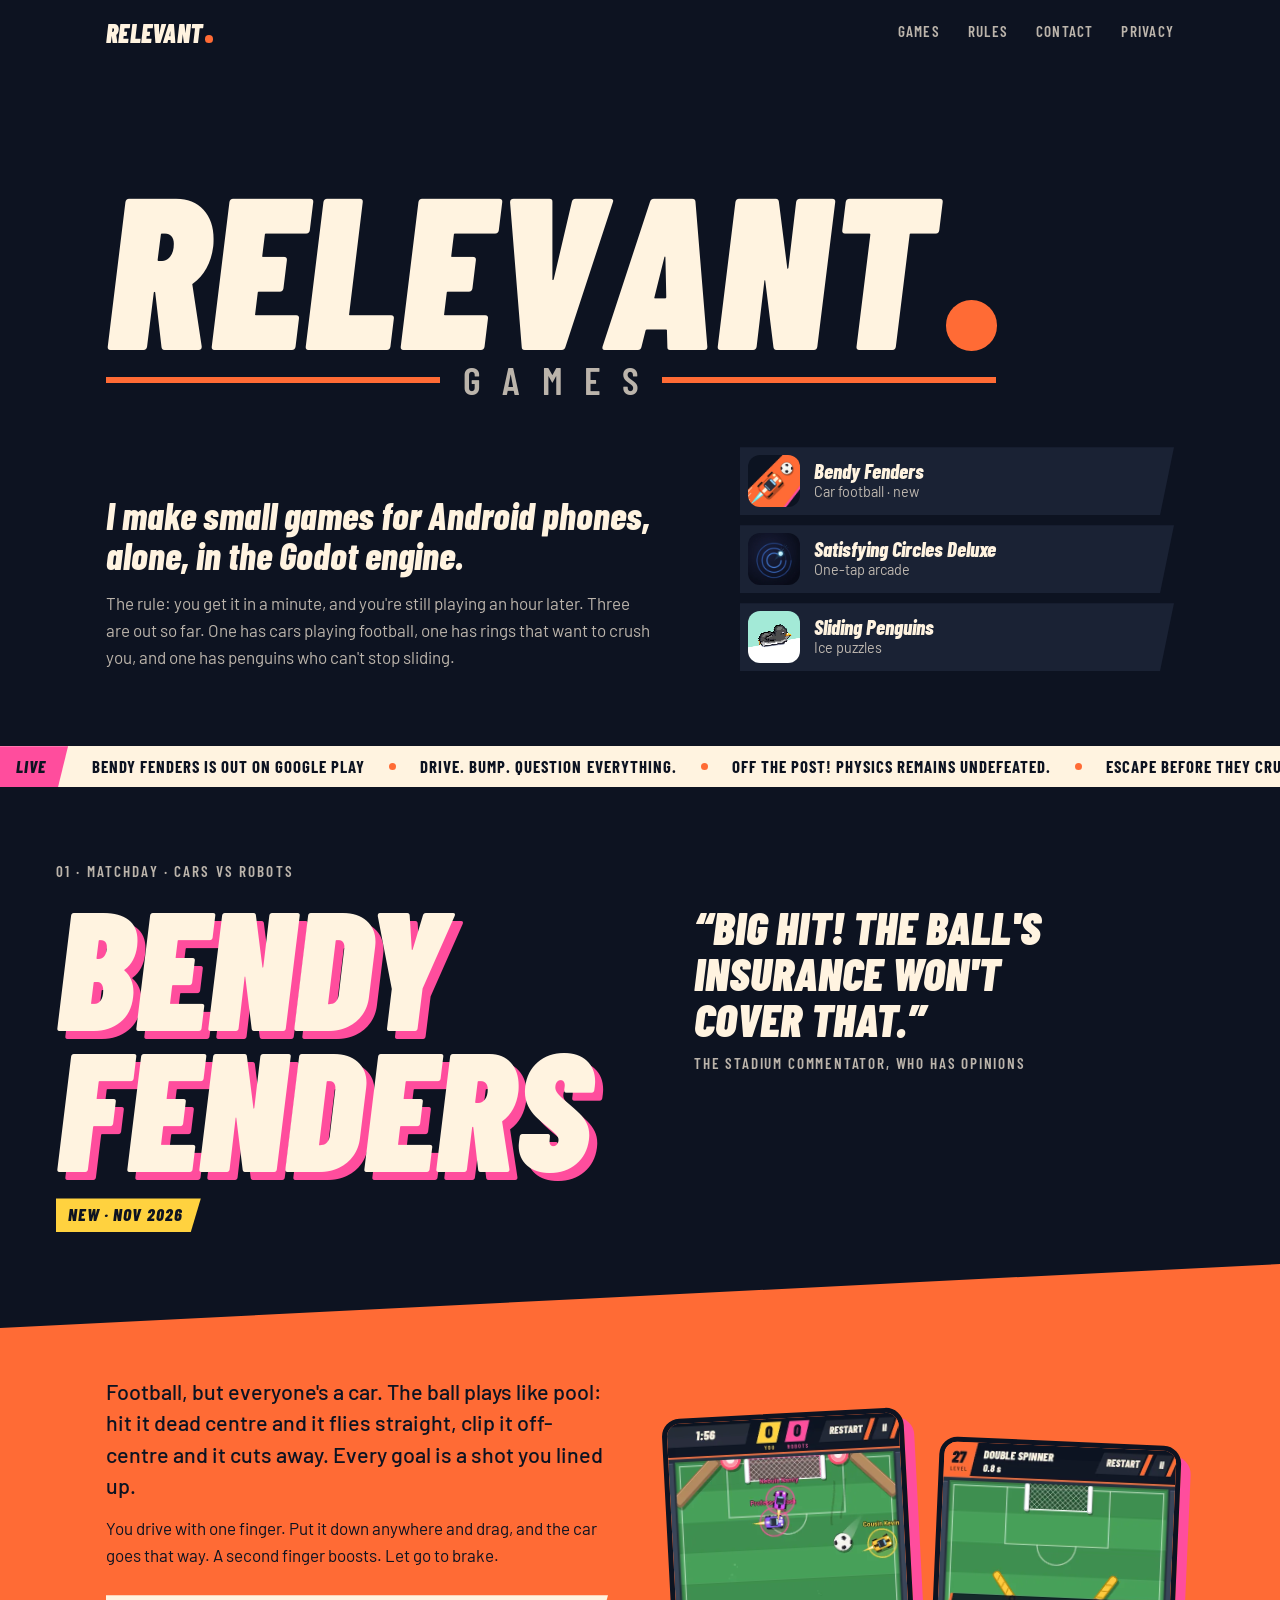
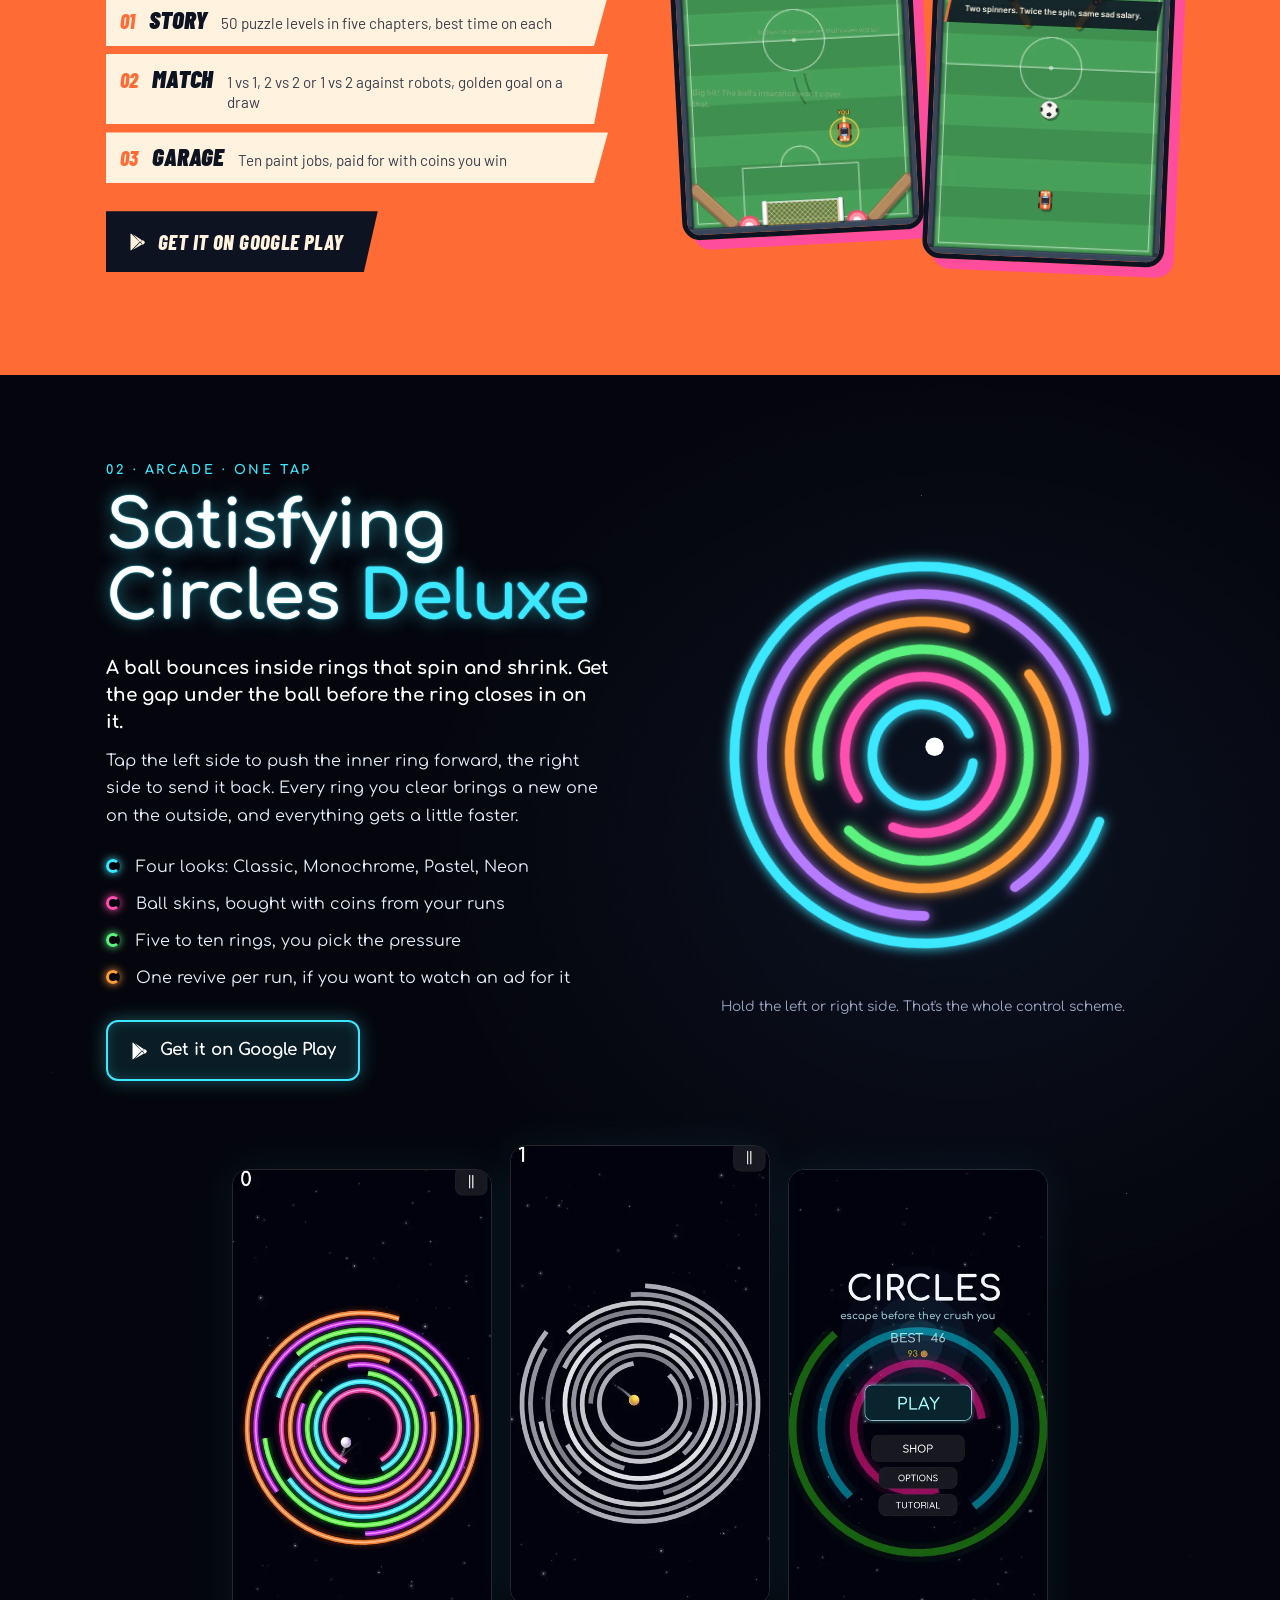
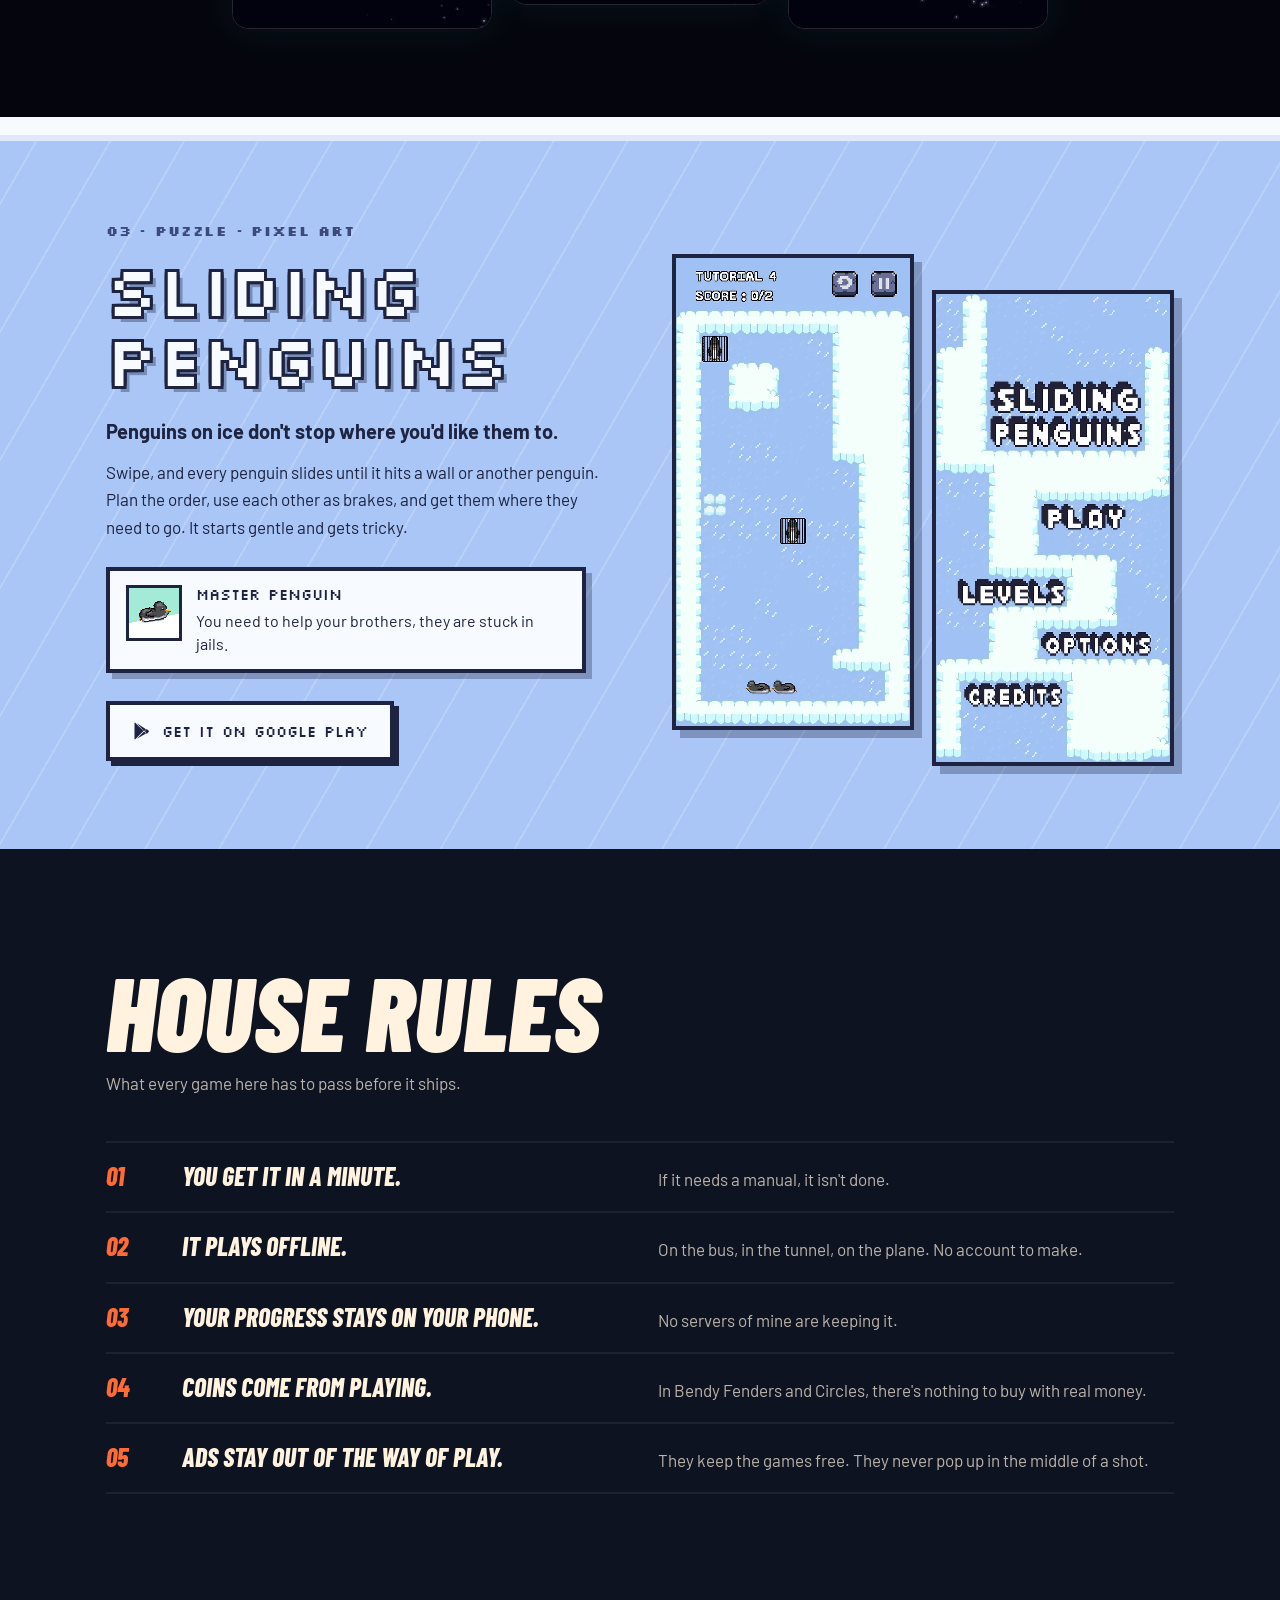
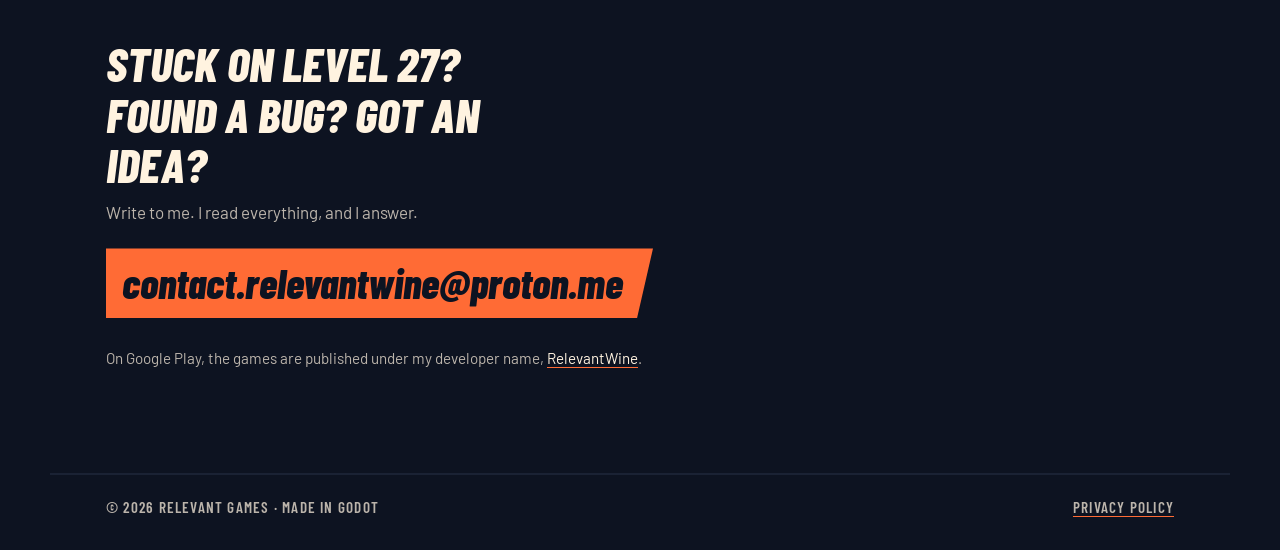
==== commit dee2d87b: "Contact note: RelevantWine is the developer name on Google Play, not an old studio name Co-Authored-" ====
--- a/index.html
+++ b/index.html
@@ -191,7 +191,7 @@
             <h2 id="contact-title">Stuck on level 27? Found a bug? Got an idea?</h2>
             <p>Write to me. I read everything, and I answer.</p>
             <a class="contact-mail" href="mailto:contact.relevantwine@proton.me">contact.relevantwine@proton.me</a>
-            <p class="contact-note">On Google Play you'll find the games under <a href="https://play.google.com/store/apps/dev?id=6706162466563044936" target="_blank" rel="noopener">RelevantWine</a>, the studio's old name.</p>
+            <p class="contact-note">On Google Play, the games are published under my developer name, <a href="https://play.google.com/store/apps/dev?id=6706162466563044936" target="_blank" rel="noopener">RelevantWine</a>.</p>
         </section>
     </main>
 
